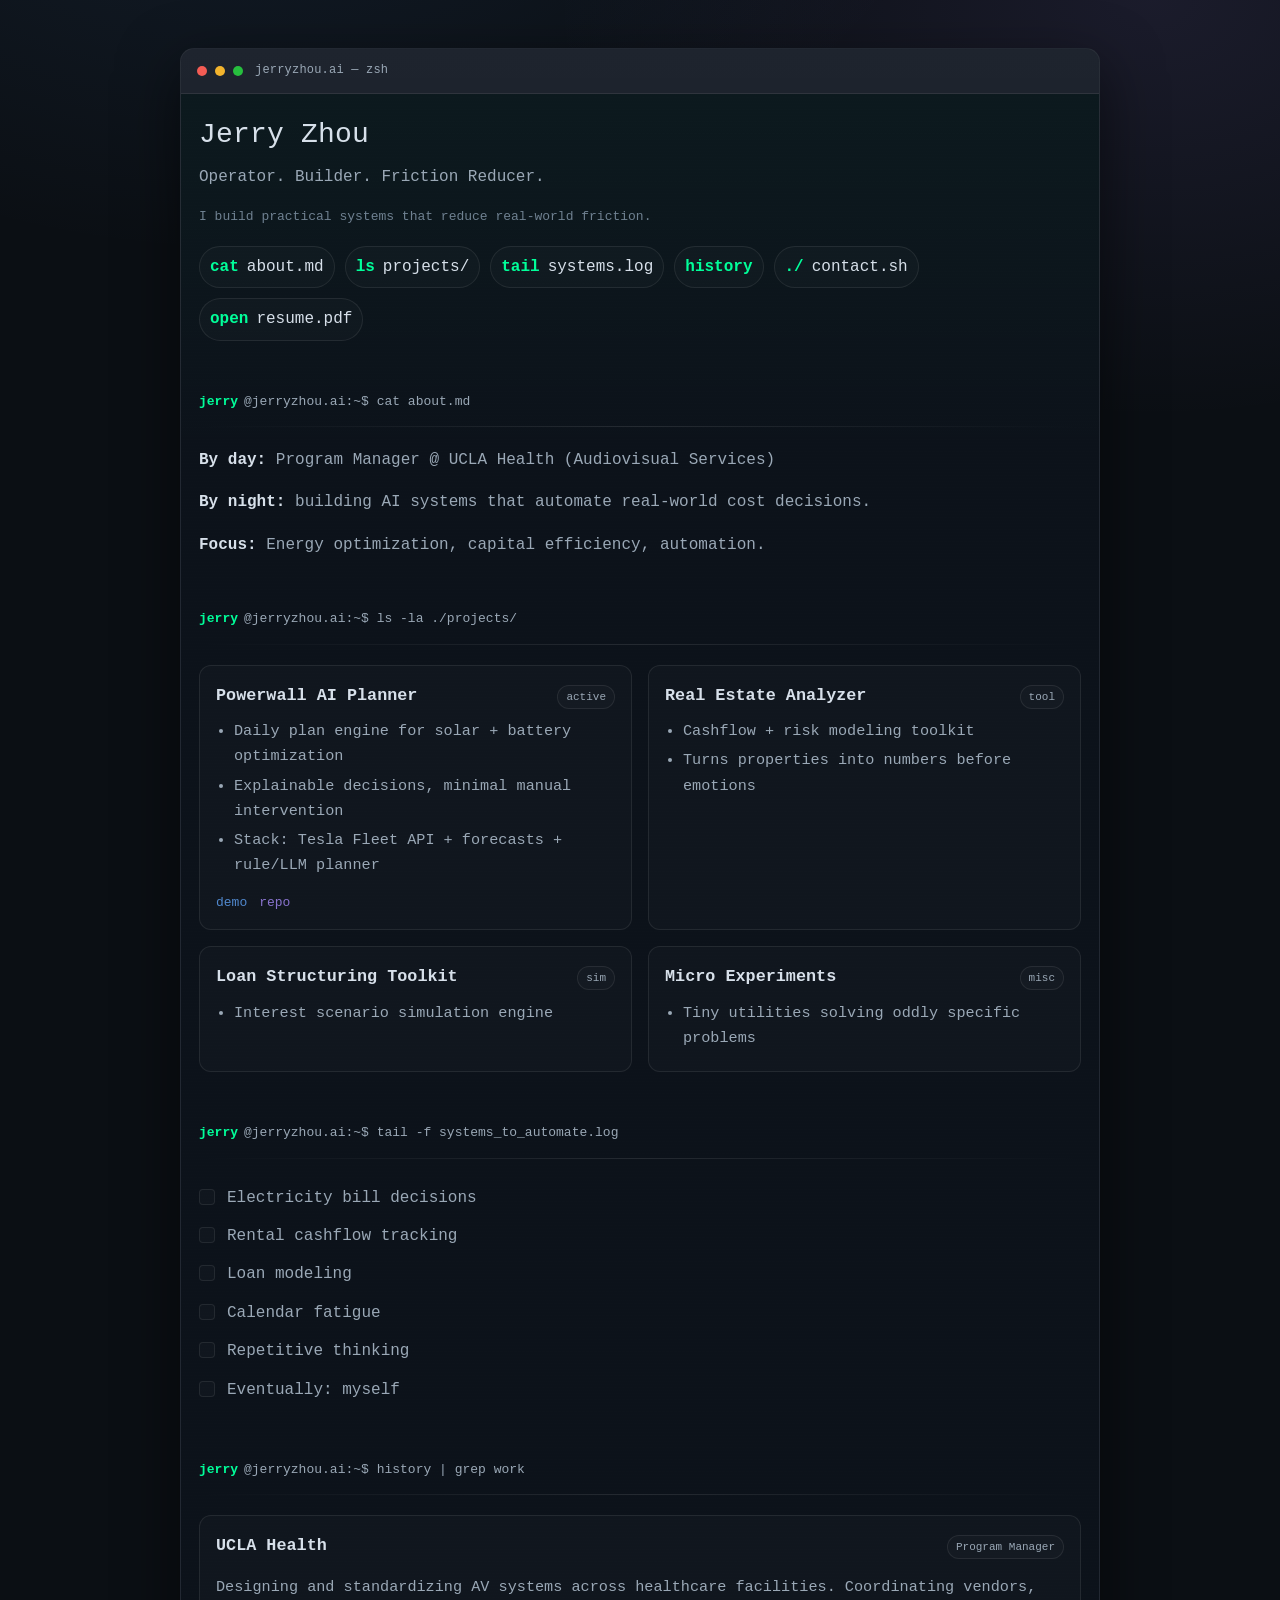
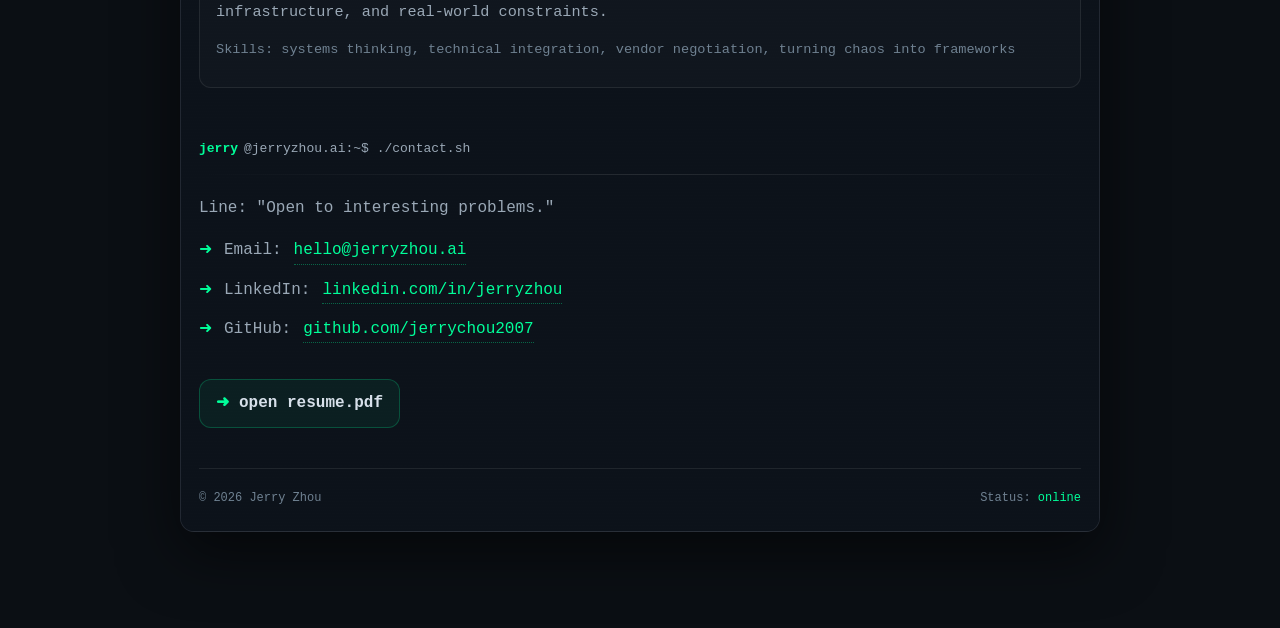
==== index.html @ 325c7bd3 "Upgrade to v2 terminal theme (macOS style + cards)" ====
<!DOCTYPE html>
<html lang="en">
<head>
    <meta charset="UTF-8">
    <meta name="viewport" content="width=device-width, initial-scale=1.0">
    <title>Jerry Zhou | Terminal Portfolio</title>
    <link rel="stylesheet" href="styles.css">
    <!-- 
    =======================================================================
    EDITABLE CONTENT GUIDE (Terminal Theme v2)
    =======================================================================
    Find the sections below to update your content:
    - [HERO]         : Name, Tagline, One-liner
    - [ABOUT]        : Bio & Focus
    - [PROJECTS]     : List of projects (in .card divs)
    - [SYSTEMS]      : Checkbox list of automation goals
    - [EXPERIENCE]   : Work history
    - [CONTACT]      : Links & Resume
    =======================================================================
    -->
</head>
<body>

<div class="wrap">
  <div class="terminal">
    <!-- Mac Header -->
    <div class="term-head">
      <div class="dots">
        <span class="dot red"></span>
        <span class="dot yellow"></span>
        <span class="dot green"></span>
      </div>
      <div class="term-title">jerryzhou.ai — zsh</div>
    </div>

    <div class="term-body scanlines">
      <!-- [HERO] -->
      <h1 class="h1">Jerry Zhou</h1>
      <p class="tagline">Operator. Builder. Friction Reducer.</p>
      <p class="kicker">I build practical systems that reduce real-world friction.</p>

      <!-- Navigation -->
      <ul class="nav">
        <li><a href="#about"><span class="cmd">cat</span> about.md</a></li>
        <li><a href="#projects"><span class="cmd">ls</span> projects/</a></li>
        <li><a href="#systems"><span class="cmd">tail</span> systems.log</a></li>
        <li><a href="#experience"><span class="cmd">history</span></a></li>
        <li><a href="#contact"><span class="cmd">./</span>contact.sh</a></li>
        <li><a href="resume.pdf" target="_blank" rel="noopener"><span class="cmd">open</span> resume.pdf</a></li>
      </ul>

      <!-- [ABOUT] -->
      <div class="section" id="about">
        <p class="prompt"><b>jerry</b>@jerryzhou.ai:~$ cat about.md</p>
        <div class="hr"></div>
        <div class="content-block">
          <p><strong>By day:</strong> Program Manager @ UCLA Health (Audiovisual Services)</p>
          <p><strong>By night:</strong> building AI systems that automate real-world cost decisions.</p>
          <p><strong>Focus:</strong> Energy optimization, capital efficiency, automation.</p>
        </div>
      </div>

      <!-- [PROJECTS] -->
      <div class="section" id="projects">
        <p class="prompt"><b>jerry</b>@jerryzhou.ai:~$ ls -la ./projects/</p>
        <div class="hr"></div>

        <div class="grid">
          <!-- Project 1 -->
          <div class="card">
            <div class="card-title">
              <span class="name">Powerwall AI Planner</span>
              <span class="badge">active</span>
            </div>
            <ul>
              <li>Daily plan engine for solar + battery optimization</li>
              <li>Explainable decisions, minimal manual intervention</li>
              <li>Stack: Tesla Fleet API + forecasts + rule/LLM planner</li>
            </ul>
            <div class="links">
              <a href="#" class="link-blue">demo</a>
              <a href="#" class="link-violet">repo</a>
            </div>
          </div>

          <!-- Project 2 -->
          <div class="card">
            <div class="card-title">
              <span class="name">Real Estate Analyzer</span>
              <span class="badge">tool</span>
            </div>
            <ul>
              <li>Cashflow + risk modeling toolkit</li>
              <li>Turns properties into numbers before emotions</li>
            </ul>
          </div>

          <!-- Project 3 -->
          <div class="card">
            <div class="card-title">
              <span class="name">Loan Structuring Toolkit</span>
              <span class="badge">sim</span>
            </div>
            <ul>
              <li>Interest scenario simulation engine</li>
            </ul>
          </div>

          <!-- Project 4 -->
          <div class="card">
            <div class="card-title">
              <span class="name">Micro Experiments</span>
              <span class="badge">misc</span>
            </div>
            <ul>
              <li>Tiny utilities solving oddly specific problems</li>
            </ul>
          </div>
        </div>
      </div>

      <!-- [SYSTEMS] -->
      <div class="section" id="systems">
        <p class="prompt"><b>jerry</b>@jerryzhou.ai:~$ tail -f systems_to_automate.log</p>
        <div class="hr"></div>
        <ul class="todo">
          <li><div class="chk"></div> Electricity bill decisions</li>
          <li><div class="chk"></div> Rental cashflow tracking</li>
          <li><div class="chk"></div> Loan modeling</li>
          <li><div class="chk"></div> Calendar fatigue</li>
          <li><div class="chk"></div> Repetitive thinking</li>
          <li><div class="chk"></div> Eventually: myself</li>
        </ul>
      </div>

      <!-- [EXPERIENCE] -->
      <div class="section" id="experience">
        <p class="prompt"><b>jerry</b>@jerryzhou.ai:~$ history | grep work</p>
        <div class="hr"></div>
        <div class="card">
            <div class="card-title">
              <span class="name">UCLA Health</span>
              <span class="badge">Program Manager</span>
            </div>
            <div class="content-block" style="margin-bottom:0; font-size: 0.95rem;">
                <p>Designing and standardizing AV systems across healthcare facilities. Coordinating vendors, infrastructure, and real-world constraints.</p>
                <p style="color:var(--faint); font-size: 0.85rem;">Skills: systems thinking, technical integration, vendor negotiation, turning chaos into frameworks</p>
            </div>
        </div>
      </div>

      <!-- [CONTACT] -->
      <div class="section" id="contact">
        <p class="prompt"><b>jerry</b>@jerryzhou.ai:~$ ./contact.sh</p>
        <div class="hr"></div>
        
        <div class="content-block">
            <p>Line: "Open to interesting problems."</p>
            <ul class="todo">
                <li><span style="color:var(--accent);">➜</span> Email: <a href="mailto:hello@jerryzhou.ai">hello@jerryzhou.ai</a></li>
                <li><span style="color:var(--accent);">➜</span> LinkedIn: <a href="#" target="_blank">linkedin.com/in/jerryzhou</a></li>
                <li><span style="color:var(--accent);">➜</span> GitHub: <a href="#" target="_blank">github.com/jerrychou2007</a></li>
            </ul>
        </div>

        <a class="btn" href="resume.pdf" target="_blank" rel="noopener">
          <span class="arrow">➜</span> open resume.pdf
        </a>

        <div class="footer">
            <span>© <script>document.write(new Date().getFullYear())</script> Jerry Zhou</span>
            <span>Status: <span style="color: var(--accent);">online</span></span>
        </div>
      </div>

    </div>
  </div>
</div>

</body>
</html>
---- styles.css ----
/* =========================
   jerryzhou.ai — Terminal Theme v2
   Cool, clean, readable
   ========================= */

:root {
  /* Base */
  --bg: #0b0f14;         /* deep blue-black */
  --panel: #0f1620;      /* terminal window background */
  --panel-2: #0c121a;    /* subtle inset */
  --border: rgba(255,255,255,0.08);
  --border-2: rgba(0,255,154,0.12);

  /* Text */
  --text: #d7e0ea;       /* off-white */
  --muted: #9aa8b6;      /* secondary text */
  --faint: #6f8191;      /* tertiary text */

  /* Accents (keep minimal) */
  --accent: #00ff9a;     /* terminal green */
  --accent-dim: rgba(0,255,154,0.20);
  --blue: #60a5fa;       /* secondary accent */
  --violet: #a78bfa;     /* tertiary accent */
  --warn: #fbbf24;       /* warning */
  --danger: #fb7185;     /* error */

  /* Typography */
  --mono: ui-monospace, SFMono-Regular, Menlo, Monaco, Consolas,
          "Liberation Mono", "Courier New", monospace;

  /* Spacing */
  --r: 14px;             /* radius */
  --shadow: 0 20px 60px rgba(0,0,0,0.55);
}

* { box-sizing: border-box; }
html { scroll-behavior: smooth; }
body {
  margin: 0;
  font-family: var(--mono);
  background: radial-gradient(1200px 800px at 20% -10%, rgba(96,165,250,0.10), transparent 60%),
              radial-gradient(1000px 700px at 90% 0%, rgba(167,139,250,0.10), transparent 60%),
              var(--bg);
  color: var(--text);
  line-height: 1.65;
}

/* Container */
.wrap {
  width: min(920px, calc(100% - 28px));
  margin: 48px auto 96px;
}

/* Terminal Window */
.terminal {
  background: linear-gradient(180deg, rgba(255,255,255,0.03), transparent 22%),
              var(--panel);
  border: 1px solid var(--border);
  border-radius: var(--r);
  box-shadow: var(--shadow);
  overflow: hidden;
}

/* Mac header */
.term-head {
  display: flex;
  align-items: center;
  gap: 12px;
  padding: 12px 14px;
  background: rgba(255,255,255,0.03);
  border-bottom: 1px solid var(--border);
}

.dots {
  display: inline-flex;
  gap: 8px;
  padding-left: 2px;
}
.dot { width: 10px; height: 10px; border-radius: 999px; opacity: 0.95; }
.dot.red { background: #ff5f57; }
.dot.yellow { background: #febc2e; }
.dot.green { background: #28c840; }

.term-title {
  font-size: 12px;
  letter-spacing: 0.2px;
  color: var(--muted);
  user-select: none;
}

/* Terminal body */
.term-body {
  padding: 18px 18px 22px;
  background: linear-gradient(180deg, rgba(0,255,154,0.03), transparent 18%),
              var(--panel-2);
}

/* Subtle scanlines (optional) */
.scanlines {
  position: relative;
}
.scanlines::before {
  content: "";
  pointer-events: none;
  position: absolute;
  inset: 0;
  background: repeating-linear-gradient(
    to bottom,
    rgba(255,255,255,0.02),
    rgba(255,255,255,0.02) 1px,
    transparent 1px,
    transparent 3px
  );
  opacity: 0.12; /* keep subtle */
}

/* Text styles */
h1.h1 {
  font-size: 28px;
  margin: 0 0 6px;
  letter-spacing: 0.2px;
  color: var(--text);
  font-weight: normal;
}
.tagline {
  margin: 0 0 16px;
  color: var(--muted);
}
.kicker {
  color: var(--faint);
  font-size: 13px;
  margin-top: 0;
}

a {
  color: var(--accent);
  text-decoration: none;
  border-bottom: 1px dotted rgba(0,255,154,0.35);
}
a:hover {
  border-bottom-color: rgba(0,255,154,0.75);
}

/* Command-style nav */
.nav {
  display: flex;
  flex-wrap: wrap;
  gap: 10px;
  margin: 18px 0 6px;
  padding: 0;
  list-style: none;
}
.nav li { margin: 0; } /* Reset */

.nav a {
  display: inline-flex;
  align-items: center;
  gap: 8px;
  padding: 7px 10px;
  border: 1px solid var(--border);
  border-radius: 999px;
  background: rgba(255,255,255,0.02);
  color: var(--text);
  text-decoration: none;
}
.nav a:hover {
  border-color: var(--border-2);
  background: rgba(0,255,154,0.05);
}
.nav .cmd {
  color: var(--accent);
  font-weight: bold;
}

/* Prompt header for sections */
.section {
  margin-top: 40px;
  padding-top: 10px;
  scroll-margin-top: 20px;
}
.prompt {
  color: var(--muted);
  font-size: 13px;
  margin: 0 0 10px;
  display: flex;
  align-items: center;
  gap: 6px;
}
.prompt b {
  color: var(--accent);
  font-weight: 600;
}
.hr {
  height: 1px;
  background: linear-gradient(90deg, transparent, rgba(255,255,255,0.10), transparent);
  margin: 14px 0 20px;
}

/* Cards for projects */
.grid {
  display: grid;
  grid-template-columns: 1fr;
  gap: 16px;
}
@media (min-width: 720px) {
  .grid { grid-template-columns: 1fr 1fr; }
}
.card {
  border: 1px solid var(--border);
  border-radius: 12px;
  padding: 16px;
  background: rgba(255,255,255,0.02);
  transition: border-color 0.2s, background-color 0.2s;
}
.card:hover {
  border-color: rgba(0,255,154,0.18);
  background: rgba(0,255,154,0.03);
}
.card-title {
  display: flex;
  align-items: baseline;
  justify-content: space-between;
  gap: 10px;
  margin: 0 0 10px;
}
.card-title .name {
  color: var(--text);
  font-weight: 700;
  font-size: 1.05rem;
}
.badge {
  font-size: 11px;
  color: var(--muted);
  border: 1px solid var(--border);
  border-radius: 999px;
  padding: 2px 8px;
  background: rgba(255,255,255,0.02);
  white-space: nowrap;
}
.card ul {
  margin: 8px 0 0;
  padding-left: 18px;
  color: var(--muted);
  font-size: 0.95rem;
}
.card ul li { margin-bottom: 4px; }

.card .links {
  margin-top: 14px;
  display: flex;
  gap: 12px;
  flex-wrap: wrap;
  font-size: 13px;
}
.card .links a { 
  border-bottom: none; 
  opacity: 0.8;
  transition: opacity 0.2s;
}
.card .links a:hover { opacity: 1; }
.link-blue { color: var(--blue); }
.link-violet { color: var(--violet); }

/* Checkbox list */
.todo {
  margin: 0;
  padding-left: 0;
  list-style: none;
}
.todo li {
  display: flex;
  gap: 12px;
  color: var(--muted);
  padding: 6px 0;
  align-items: flex-start;
}
.chk {
  width: 16px;
  height: 16px;
  min-width: 16px; /* prevent shrink */
  border-radius: 4px;
  border: 1px solid var(--border);
  margin-top: 4px;
  background: rgba(255,255,255,0.02);
}
.todo li:hover .chk {
  border-color: rgba(0,255,154,0.45);
}

/* Resume button */
.btn {
  display: inline-flex;
  align-items: center;
  gap: 10px;
  margin-top: 10px;
  padding: 10px 16px;
  border-radius: 12px;
  border: 1px solid rgba(0,255,154,0.22);
  background: rgba(0,255,154,0.06);
  color: var(--text);
  text-decoration: none;
  font-weight: 600;
  transition: background 0.2s, border-color 0.2s;
}
.btn:hover {
  background: rgba(0,255,154,0.10);
  border-color: rgba(0,255,154,0.55);
}
.btn .arrow { color: var(--accent); }

/* Footer */
.footer {
  margin-top: 40px;
  padding-top: 20px;
  border-top: 1px solid var(--border);
  color: var(--faint);
  font-size: 12px;
  display: flex;
  justify-content: space-between;
  align-items: center;
}

/* Content Text Block */
.content-block {
  color: var(--muted);
  margin-bottom: 20px;
}
.content-block p {
  margin-bottom: 10px;
}
.content-block strong {
  color: var(--text);
}

/* Selection */
::selection {
  background: rgba(0,255,154,0.22);
  color: var(--text);
}
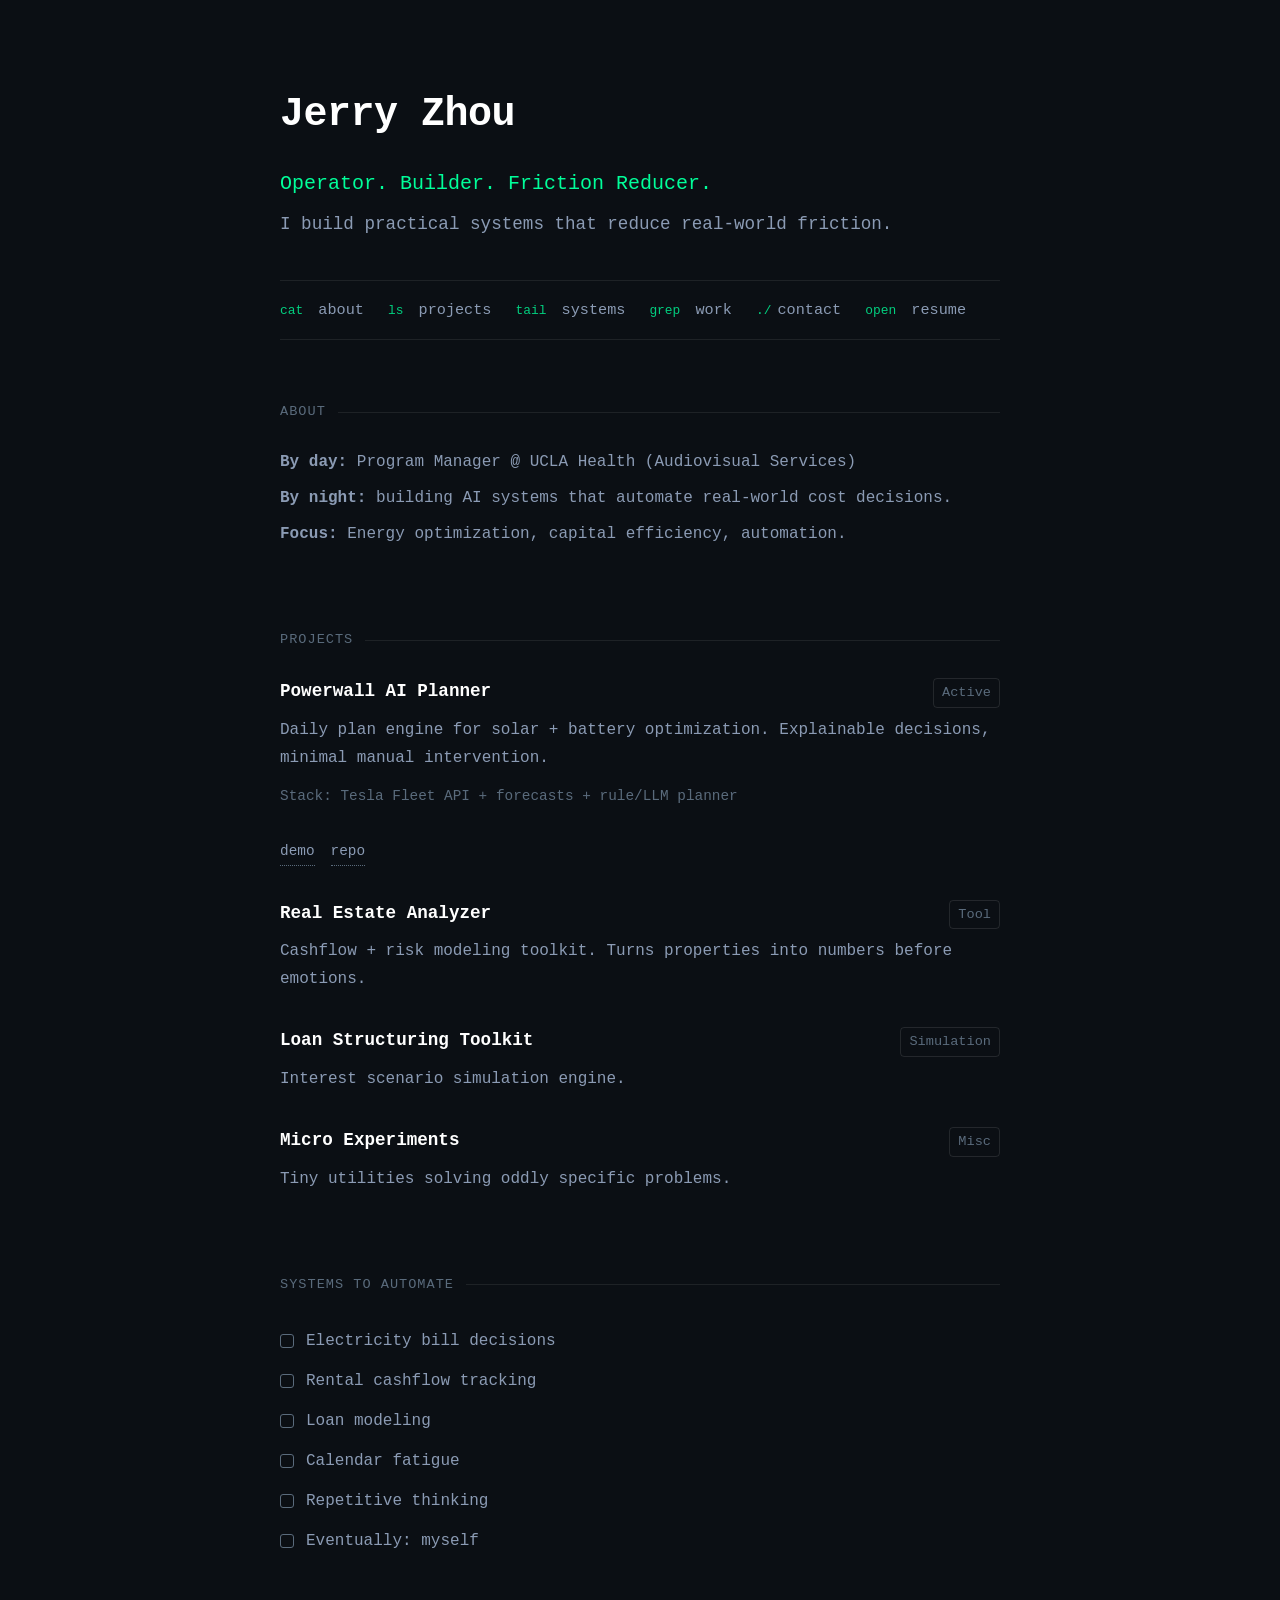
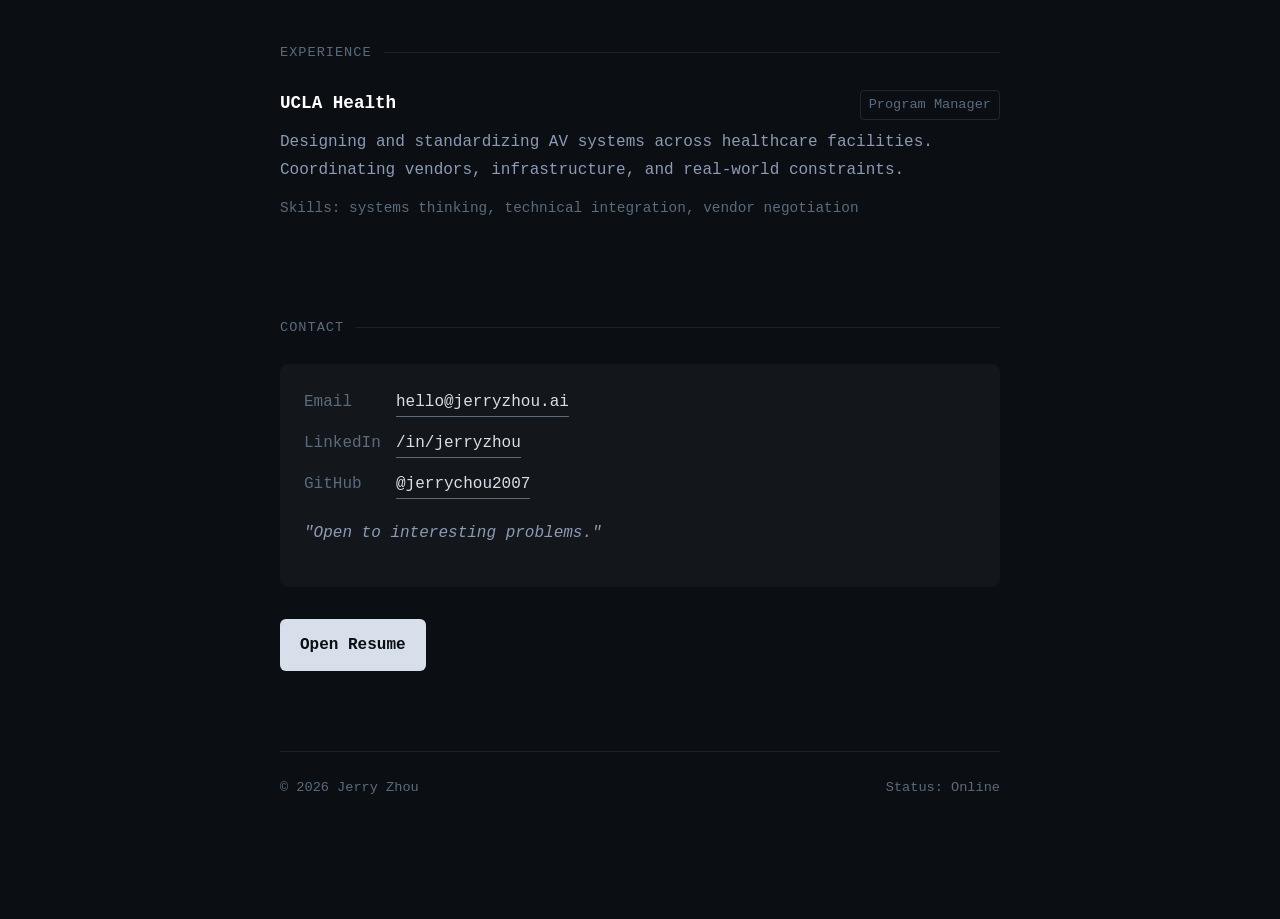
==== commit 5160ecda: "Upgrade to v3 Clean & Dark Minimalist theme" ====
--- a/index.html
+++ b/index.html
@@ -3,178 +3,134 @@
 <head>
     <meta charset="UTF-8">
     <meta name="viewport" content="width=device-width, initial-scale=1.0">
-    <title>Jerry Zhou | Terminal Portfolio</title>
+    <title>Jerry Zhou | Minimal Portfolio</title>
     <link rel="stylesheet" href="styles.css">
-    <!-- 
-    =======================================================================
-    EDITABLE CONTENT GUIDE (Terminal Theme v2)
-    =======================================================================
-    Find the sections below to update your content:
-    - [HERO]         : Name, Tagline, One-liner
-    - [ABOUT]        : Bio & Focus
-    - [PROJECTS]     : List of projects (in .card divs)
-    - [SYSTEMS]      : Checkbox list of automation goals
-    - [EXPERIENCE]   : Work history
-    - [CONTACT]      : Links & Resume
-    =======================================================================
-    -->
 </head>
 <body>
 
 <div class="wrap">
-  <div class="terminal">
-    <!-- Mac Header -->
-    <div class="term-head">
-      <div class="dots">
-        <span class="dot red"></span>
-        <span class="dot yellow"></span>
-        <span class="dot green"></span>
-      </div>
-      <div class="term-title">jerryzhou.ai — zsh</div>
+  
+  <!-- [HERO] -->
+  <h1 class="h1">Jerry Zhou</h1>
+  <p class="tagline">Operator. Builder. Friction Reducer.</p>
+  <p class="kicker">I build practical systems that reduce real-world friction.</p>
+
+  <!-- [NAV] -->
+  <ul class="nav">
+    <li><a href="#about"><span class="cmd">cat</span> about</a></li>
+    <li><a href="#projects"><span class="cmd">ls</span> projects</a></li>
+    <li><a href="#systems"><span class="cmd">tail</span> systems</a></li>
+    <li><a href="#exp"><span class="cmd">grep</span> work</a></li>
+    <li><a href="#contact"><span class="cmd">./</span>contact</a></li>
+    <li><a href="resume.pdf" target="_blank" rel="noopener"><span class="cmd">open</span> resume</a></li>
+  </ul>
+
+  <!-- [ABOUT] -->
+  <div class="section" id="about">
+    <div class="section-header">About</div>
+    <div class="item">
+      <p class="item-desc"><strong>By day:</strong> Program Manager @ UCLA Health (Audiovisual Services)</p>
+      <p class="item-desc"><strong>By night:</strong> building AI systems that automate real-world cost decisions.</p>
+      <p class="item-desc"><strong>Focus:</strong> Energy optimization, capital efficiency, automation.</p>
     </div>
+  </div>
 
-    <div class="term-body scanlines">
-      <!-- [HERO] -->
-      <h1 class="h1">Jerry Zhou</h1>
-      <p class="tagline">Operator. Builder. Friction Reducer.</p>
-      <p class="kicker">I build practical systems that reduce real-world friction.</p>
-
-      <!-- Navigation -->
-      <ul class="nav">
-        <li><a href="#about"><span class="cmd">cat</span> about.md</a></li>
-        <li><a href="#projects"><span class="cmd">ls</span> projects/</a></li>
-        <li><a href="#systems"><span class="cmd">tail</span> systems.log</a></li>
-        <li><a href="#experience"><span class="cmd">history</span></a></li>
-        <li><a href="#contact"><span class="cmd">./</span>contact.sh</a></li>
-        <li><a href="resume.pdf" target="_blank" rel="noopener"><span class="cmd">open</span> resume.pdf</a></li>
-      </ul>
-
-      <!-- [ABOUT] -->
-      <div class="section" id="about">
-        <p class="prompt"><b>jerry</b>@jerryzhou.ai:~$ cat about.md</p>
-        <div class="hr"></div>
-        <div class="content-block">
-          <p><strong>By day:</strong> Program Manager @ UCLA Health (Audiovisual Services)</p>
-          <p><strong>By night:</strong> building AI systems that automate real-world cost decisions.</p>
-          <p><strong>Focus:</strong> Energy optimization, capital efficiency, automation.</p>
+  <!-- [PROJECTS] -->
+  <div class="section" id="projects">
+    <div class="section-header">Projects</div>
+    
+    <div class="grid">
+      <!-- Project 1 -->
+      <div class="item">
+        <div class="item-head">
+          <span class="item-title">Powerwall AI Planner</span>
+          <span class="item-meta">Active</span>
+        </div>
+        <p class="item-desc">Daily plan engine for solar + battery optimization. Explainable decisions, minimal manual intervention.</p>
+        <p class="item-sub">Stack: Tesla Fleet API + forecasts + rule/LLM planner</p>
+        <div class="item-links">
+          <a href="#">demo</a>
+          <a href="#">repo</a>
         </div>
       </div>
 
-      <!-- [PROJECTS] -->
-      <div class="section" id="projects">
-        <p class="prompt"><b>jerry</b>@jerryzhou.ai:~$ ls -la ./projects/</p>
-        <div class="hr"></div>
-
-        <div class="grid">
-          <!-- Project 1 -->
-          <div class="card">
-            <div class="card-title">
-              <span class="name">Powerwall AI Planner</span>
-              <span class="badge">active</span>
-            </div>
-            <ul>
-              <li>Daily plan engine for solar + battery optimization</li>
-              <li>Explainable decisions, minimal manual intervention</li>
-              <li>Stack: Tesla Fleet API + forecasts + rule/LLM planner</li>
-            </ul>
-            <div class="links">
-              <a href="#" class="link-blue">demo</a>
-              <a href="#" class="link-violet">repo</a>
-            </div>
-          </div>
-
-          <!-- Project 2 -->
-          <div class="card">
-            <div class="card-title">
-              <span class="name">Real Estate Analyzer</span>
-              <span class="badge">tool</span>
-            </div>
-            <ul>
-              <li>Cashflow + risk modeling toolkit</li>
-              <li>Turns properties into numbers before emotions</li>
-            </ul>
-          </div>
-
-          <!-- Project 3 -->
-          <div class="card">
-            <div class="card-title">
-              <span class="name">Loan Structuring Toolkit</span>
-              <span class="badge">sim</span>
-            </div>
-            <ul>
-              <li>Interest scenario simulation engine</li>
-            </ul>
-          </div>
-
-          <!-- Project 4 -->
-          <div class="card">
-            <div class="card-title">
-              <span class="name">Micro Experiments</span>
-              <span class="badge">misc</span>
-            </div>
-            <ul>
-              <li>Tiny utilities solving oddly specific problems</li>
-            </ul>
-          </div>
+      <!-- Project 2 -->
+      <div class="item">
+        <div class="item-head">
+          <span class="item-title">Real Estate Analyzer</span>
+          <span class="item-meta">Tool</span>
         </div>
+        <p class="item-desc">Cashflow + risk modeling toolkit. Turns properties into numbers before emotions.</p>
       </div>
 
-      <!-- [SYSTEMS] -->
-      <div class="section" id="systems">
-        <p class="prompt"><b>jerry</b>@jerryzhou.ai:~$ tail -f systems_to_automate.log</p>
-        <div class="hr"></div>
-        <ul class="todo">
-          <li><div class="chk"></div> Electricity bill decisions</li>
-          <li><div class="chk"></div> Rental cashflow tracking</li>
-          <li><div class="chk"></div> Loan modeling</li>
-          <li><div class="chk"></div> Calendar fatigue</li>
-          <li><div class="chk"></div> Repetitive thinking</li>
-          <li><div class="chk"></div> Eventually: myself</li>
-        </ul>
+      <!-- Project 3 -->
+      <div class="item">
+        <div class="item-head">
+          <span class="item-title">Loan Structuring Toolkit</span>
+          <span class="item-meta">Simulation</span>
+        </div>
+        <p class="item-desc">Interest scenario simulation engine.</p>
       </div>
 
-      <!-- [EXPERIENCE] -->
-      <div class="section" id="experience">
-        <p class="prompt"><b>jerry</b>@jerryzhou.ai:~$ history | grep work</p>
-        <div class="hr"></div>
-        <div class="card">
-            <div class="card-title">
-              <span class="name">UCLA Health</span>
-              <span class="badge">Program Manager</span>
-            </div>
-            <div class="content-block" style="margin-bottom:0; font-size: 0.95rem;">
-                <p>Designing and standardizing AV systems across healthcare facilities. Coordinating vendors, infrastructure, and real-world constraints.</p>
-                <p style="color:var(--faint); font-size: 0.85rem;">Skills: systems thinking, technical integration, vendor negotiation, turning chaos into frameworks</p>
-            </div>
+      <!-- Project 4 -->
+      <div class="item">
+        <div class="item-head">
+          <span class="item-title">Micro Experiments</span>
+          <span class="item-meta">Misc</span>
         </div>
+        <p class="item-desc">Tiny utilities solving oddly specific problems.</p>
       </div>
-
-      <!-- [CONTACT] -->
-      <div class="section" id="contact">
-        <p class="prompt"><b>jerry</b>@jerryzhou.ai:~$ ./contact.sh</p>
-        <div class="hr"></div>
-        
-        <div class="content-block">
-            <p>Line: "Open to interesting problems."</p>
-            <ul class="todo">
-                <li><span style="color:var(--accent);">➜</span> Email: <a href="mailto:hello@jerryzhou.ai">hello@jerryzhou.ai</a></li>
-                <li><span style="color:var(--accent);">➜</span> LinkedIn: <a href="#" target="_blank">linkedin.com/in/jerryzhou</a></li>
-                <li><span style="color:var(--accent);">➜</span> GitHub: <a href="#" target="_blank">github.com/jerrychou2007</a></li>
-            </ul>
-        </div>
-
-        <a class="btn" href="resume.pdf" target="_blank" rel="noopener">
-          <span class="arrow">➜</span> open resume.pdf
-        </a>
-
-        <div class="footer">
-            <span>© <script>document.write(new Date().getFullYear())</script> Jerry Zhou</span>
-            <span>Status: <span style="color: var(--accent);">online</span></span>
-        </div>
-      </div>
-
     </div>
   </div>
+
+  <!-- [SYSTEMS] -->
+  <div class="section" id="systems">
+    <div class="section-header">Systems to Automate</div>
+    <ul class="todo">
+      <li><div class="chk"></div> Electricity bill decisions</li>
+      <li><div class="chk"></div> Rental cashflow tracking</li>
+      <li><div class="chk"></div> Loan modeling</li>
+      <li><div class="chk"></div> Calendar fatigue</li>
+      <li><div class="chk"></div> Repetitive thinking</li>
+      <li><div class="chk"></div> Eventually: myself</li>
+    </ul>
+  </div>
+
+  <!-- [EXPERIENCE] -->
+  <div class="section" id="exp">
+    <div class="section-header">Experience</div>
+    <div class="item">
+      <div class="item-head">
+        <span class="item-title">UCLA Health</span>
+        <span class="item-meta">Program Manager</span>
+      </div>
+      <p class="item-desc">Designing and standardizing AV systems across healthcare facilities. Coordinating vendors, infrastructure, and real-world constraints.</p>
+      <p class="item-sub">Skills: systems thinking, technical integration, vendor negotiation</p>
+    </div>
+  </div>
+
+  <!-- [CONTACT] -->
+  <div class="section" id="contact">
+    <div class="section-header">Contact</div>
+    <div class="contact-block">
+      <ul class="contact-list">
+        <li><span class="contact-label">Email</span> <a href="mailto:hello@jerryzhou.ai">hello@jerryzhou.ai</a></li>
+        <li><span class="contact-label">LinkedIn</span> <a href="#" target="_blank">/in/jerryzhou</a></li>
+        <li><span class="contact-label">GitHub</span> <a href="#" target="_blank">@jerrychou2007</a></li>
+      </ul>
+      <p style="margin-top:20px; color:var(--muted); font-style:italic;">"Open to interesting problems."</p>
+    </div>
+
+    <a href="resume.pdf" class="btn-resume" target="_blank" rel="noopener">
+      Open Resume
+    </a>
+  </div>
+
+  <div class="footer">
+    <span>© <script>document.write(new Date().getFullYear())</script> Jerry Zhou</span>
+    <span>Status: Online</span>
+  </div>
+
 </div>
 
 </body>
--- a/styles.css
+++ b/styles.css
@@ -1,339 +1,283 @@
 /* =========================
-   jerryzhou.ai — Terminal Theme v2
-   Cool, clean, readable
+   jerryzhou.ai — V3 Clean & Dark
+   Focus: Readability, No Frills
    ========================= */
 
 :root {
-  /* Base */
+  /* Base - Keeping your preferred palette */
   --bg: #0b0f14;         /* deep blue-black */
-  --panel: #0f1620;      /* terminal window background */
-  --panel-2: #0c121a;    /* subtle inset */
-  --border: rgba(255,255,255,0.08);
-  --border-2: rgba(0,255,154,0.12);
-
-  /* Text */
   --text: #d7e0ea;       /* off-white */
-  --muted: #9aa8b6;      /* secondary text */
-  --faint: #6f8191;      /* tertiary text */
-
-  /* Accents (keep minimal) */
+  --muted: #8b9bb4;      /* secondary text */
+  --faint: #5a6b7c;      /* tertiary text */
+
+  /* Accents */
   --accent: #00ff9a;     /* terminal green */
-  --accent-dim: rgba(0,255,154,0.20);
-  --blue: #60a5fa;       /* secondary accent */
-  --violet: #a78bfa;     /* tertiary accent */
-  --warn: #fbbf24;       /* warning */
-  --danger: #fb7185;     /* error */
+  --accent-dim: rgba(0,255,154,0.15);
+  --blue: #60a5fa;
+  --violet: #a78bfa;
 
   /* Typography */
-  --mono: ui-monospace, SFMono-Regular, Menlo, Monaco, Consolas,
-          "Liberation Mono", "Courier New", monospace;
-
-  /* Spacing */
-  --r: 14px;             /* radius */
-  --shadow: 0 20px 60px rgba(0,0,0,0.55);
+  --mono: ui-monospace, SFMono-Regular, Menlo, Monaco, Consolas, "Liberation Mono", "Courier New", monospace;
+  --sans: -apple-system, BlinkMacSystemFont, "Segoe UI", Roboto, Helvetica, Arial, sans-serif;
+  
+  /* Layout */
+  --max-width: 720px;    /* Optimised for reading */
 }
 
 * { box-sizing: border-box; }
 html { scroll-behavior: smooth; }
+
 body {
   margin: 0;
   font-family: var(--mono);
-  background: radial-gradient(1200px 800px at 20% -10%, rgba(96,165,250,0.10), transparent 60%),
-              radial-gradient(1000px 700px at 90% 0%, rgba(167,139,250,0.10), transparent 60%),
-              var(--bg);
+  background-color: var(--bg);
   color: var(--text);
-  line-height: 1.65;
-}
-
-/* Container */
+  line-height: 1.75;
+  font-size: 16px;
+  -webkit-font-smoothing: antialiased;
+  padding: 0 20px; /* Mobile padding */
+}
+
+/* Main Container */
 .wrap {
-  width: min(920px, calc(100% - 28px));
-  margin: 48px auto 96px;
-}
-
-/* Terminal Window */
-.terminal {
-  background: linear-gradient(180deg, rgba(255,255,255,0.03), transparent 22%),
-              var(--panel);
-  border: 1px solid var(--border);
-  border-radius: var(--r);
-  box-shadow: var(--shadow);
-  overflow: hidden;
-}
-
-/* Mac header */
-.term-head {
-  display: flex;
-  align-items: center;
-  gap: 12px;
-  padding: 12px 14px;
-  background: rgba(255,255,255,0.03);
-  border-bottom: 1px solid var(--border);
-}
-
-.dots {
-  display: inline-flex;
-  gap: 8px;
-  padding-left: 2px;
-}
-.dot { width: 10px; height: 10px; border-radius: 999px; opacity: 0.95; }
-.dot.red { background: #ff5f57; }
-.dot.yellow { background: #febc2e; }
-.dot.green { background: #28c840; }
-
-.term-title {
-  font-size: 12px;
-  letter-spacing: 0.2px;
-  color: var(--muted);
-  user-select: none;
-}
-
-/* Terminal body */
-.term-body {
-  padding: 18px 18px 22px;
-  background: linear-gradient(180deg, rgba(0,255,154,0.03), transparent 18%),
-              var(--panel-2);
-}
-
-/* Subtle scanlines (optional) */
-.scanlines {
-  position: relative;
-}
-.scanlines::before {
-  content: "";
-  pointer-events: none;
-  position: absolute;
-  inset: 0;
-  background: repeating-linear-gradient(
-    to bottom,
-    rgba(255,255,255,0.02),
-    rgba(255,255,255,0.02) 1px,
-    transparent 1px,
-    transparent 3px
-  );
-  opacity: 0.12; /* keep subtle */
-}
-
-/* Text styles */
+  max-width: var(--max-width);
+  margin: 80px auto 120px;
+}
+
+/* Typography */
 h1.h1 {
-  font-size: 28px;
-  margin: 0 0 6px;
-  letter-spacing: 0.2px;
+  font-size: 2.5rem;
+  font-weight: 700;
+  letter-spacing: -0.5px;
+  margin: 0 0 16px;
+  color: #fff;
+}
+
+.tagline {
+  font-size: 1.25rem;
+  color: var(--accent);
+  margin: 0 0 8px;
+  font-weight: 500;
+}
+
+.kicker {
+  color: var(--muted);
+  font-size: 1.1rem;
+  margin: 0 0 40px;
+}
+
+a {
   color: var(--text);
-  font-weight: normal;
-}
-.tagline {
-  margin: 0 0 16px;
-  color: var(--muted);
-}
-.kicker {
-  color: var(--faint);
-  font-size: 13px;
-  margin-top: 0;
-}
-
-a {
-  color: var(--accent);
   text-decoration: none;
-  border-bottom: 1px dotted rgba(0,255,154,0.35);
-}
+  border-bottom: 1px solid var(--faint);
+  transition: border-color 0.2s, color 0.2s;
+}
+
 a:hover {
-  border-bottom-color: rgba(0,255,154,0.75);
-}
-
-/* Command-style nav */
+  color: var(--accent);
+  border-bottom-color: var(--accent);
+}
+
+/* Navigation - Pure Text List */
 .nav {
   display: flex;
   flex-wrap: wrap;
-  gap: 10px;
-  margin: 18px 0 6px;
+  gap: 24px;
+  margin: 0 0 60px;
   padding: 0;
   list-style: none;
-}
-.nav li { margin: 0; } /* Reset */
+  font-size: 0.95rem;
+  border-top: 1px solid rgba(255,255,255,0.08);
+  border-bottom: 1px solid rgba(255,255,255,0.08);
+  padding: 16px 0;
+}
 
 .nav a {
+  border-bottom: none;
+  color: var(--muted);
+}
+.nav a:hover {
+  color: #fff;
+}
+.nav .cmd {
+  color: var(--accent);
+  margin-right: 6px;
+  font-size: 0.85em;
+  opacity: 0.8;
+}
+
+/* Sections */
+.section {
+  margin-bottom: 80px;
+}
+
+.section-header {
+  display: flex;
+  align-items: center;
+  gap: 12px;
+  margin-bottom: 24px;
+  color: var(--faint);
+  font-size: 0.85rem;
+  font-family: var(--mono);
+  text-transform: uppercase;
+  letter-spacing: 1px;
+}
+
+.section-header::after {
+  content: "";
+  flex-grow: 1;
+  height: 1px;
+  background: rgba(255,255,255,0.08);
+}
+
+/* Minimal Grid */
+.grid {
+  display: grid;
+  grid-template-columns: 1fr;
+  gap: 32px;
+}
+
+/* Content Blocks (Project/Exp) */
+.item {
+  display: flex;
+  flex-direction: column;
+  gap: 8px;
+}
+
+.item-head {
+  display: flex;
+  align-items: baseline;
+  justify-content: space-between;
+  gap: 12px;
+}
+
+.item-title {
+  font-size: 1.1rem;
+  font-weight: 700;
+  color: #fff;
+}
+
+.item-meta {
+  font-size: 0.85rem;
+  color: var(--faint);
+  border: 1px solid rgba(255,255,255,0.1);
+  padding: 2px 8px;
+  border-radius: 4px;
+}
+
+.item-desc {
+  color: var(--muted);
+  margin: 0;
+}
+
+.item-sub {
+  font-size: 0.9rem;
+  color: var(--faint);
+  margin-top: 4px;
+}
+
+.item-links {
+  display: flex;
+  gap: 16px;
+  font-size: 0.9rem;
+  margin-top: 8px;
+}
+.item-links a {
+  color: var(--muted);
+  border-bottom: 1px dotted var(--faint);
+}
+.item-links a:hover {
+  color: var(--accent);
+  border-bottom-color: var(--accent);
+}
+
+/* Checkbox List (Systems) */
+.todo {
+  list-style: none;
+  padding: 0;
+  margin: 0;
+}
+.todo li {
+  display: flex;
+  gap: 12px;
+  padding: 6px 0;
+  color: var(--muted);
+  align-items: baseline;
+}
+.chk {
+  width: 14px;
+  height: 14px;
+  border: 1px solid var(--faint);
+  border-radius: 3px;
+  flex-shrink: 0;
+  position: relative;
+  top: 3px;
+}
+.todo li:hover .chk {
+  border-color: var(--accent);
+}
+
+/* Contact Block */
+.contact-block {
+  margin-top: 24px;
+  padding: 24px;
+  background: rgba(255,255,255,0.03);
+  border-radius: 8px;
+}
+.contact-list {
+  list-style: none;
+  padding: 0;
+  margin: 0;
+  display: flex;
+  flex-direction: column;
+  gap: 12px;
+}
+.contact-list li {
+  display: flex;
+  gap: 12px;
+  color: var(--text);
+}
+.contact-label {
+  color: var(--faint);
+  width: 80px;
+}
+
+/* Resume Button */
+.btn-resume {
   display: inline-flex;
   align-items: center;
   gap: 8px;
-  padding: 7px 10px;
-  border: 1px solid var(--border);
-  border-radius: 999px;
-  background: rgba(255,255,255,0.02);
-  color: var(--text);
-  text-decoration: none;
-}
-.nav a:hover {
-  border-color: var(--border-2);
-  background: rgba(0,255,154,0.05);
-}
-.nav .cmd {
-  color: var(--accent);
-  font-weight: bold;
-}
-
-/* Prompt header for sections */
-.section {
-  margin-top: 40px;
-  padding-top: 10px;
-  scroll-margin-top: 20px;
-}
-.prompt {
-  color: var(--muted);
-  font-size: 13px;
-  margin: 0 0 10px;
-  display: flex;
-  align-items: center;
-  gap: 6px;
-}
-.prompt b {
-  color: var(--accent);
+  margin-top: 32px;
+  padding: 12px 20px;
+  background: var(--text);
+  color: var(--bg);
+  border-radius: 6px;
   font-weight: 600;
-}
-.hr {
-  height: 1px;
-  background: linear-gradient(90deg, transparent, rgba(255,255,255,0.10), transparent);
-  margin: 14px 0 20px;
-}
-
-/* Cards for projects */
-.grid {
-  display: grid;
-  grid-template-columns: 1fr;
-  gap: 16px;
-}
-@media (min-width: 720px) {
-  .grid { grid-template-columns: 1fr 1fr; }
-}
-.card {
-  border: 1px solid var(--border);
-  border-radius: 12px;
-  padding: 16px;
-  background: rgba(255,255,255,0.02);
-  transition: border-color 0.2s, background-color 0.2s;
-}
-.card:hover {
-  border-color: rgba(0,255,154,0.18);
-  background: rgba(0,255,154,0.03);
-}
-.card-title {
-  display: flex;
-  align-items: baseline;
-  justify-content: space-between;
-  gap: 10px;
-  margin: 0 0 10px;
-}
-.card-title .name {
-  color: var(--text);
-  font-weight: 700;
-  font-size: 1.05rem;
-}
-.badge {
-  font-size: 11px;
-  color: var(--muted);
-  border: 1px solid var(--border);
-  border-radius: 999px;
-  padding: 2px 8px;
-  background: rgba(255,255,255,0.02);
-  white-space: nowrap;
-}
-.card ul {
-  margin: 8px 0 0;
-  padding-left: 18px;
-  color: var(--muted);
-  font-size: 0.95rem;
-}
-.card ul li { margin-bottom: 4px; }
-
-.card .links {
-  margin-top: 14px;
-  display: flex;
-  gap: 12px;
-  flex-wrap: wrap;
-  font-size: 13px;
-}
-.card .links a { 
-  border-bottom: none; 
-  opacity: 0.8;
-  transition: opacity 0.2s;
-}
-.card .links a:hover { opacity: 1; }
-.link-blue { color: var(--blue); }
-.link-violet { color: var(--violet); }
-
-/* Checkbox list */
-.todo {
-  margin: 0;
-  padding-left: 0;
-  list-style: none;
-}
-.todo li {
-  display: flex;
-  gap: 12px;
-  color: var(--muted);
-  padding: 6px 0;
-  align-items: flex-start;
-}
-.chk {
-  width: 16px;
-  height: 16px;
-  min-width: 16px; /* prevent shrink */
-  border-radius: 4px;
-  border: 1px solid var(--border);
-  margin-top: 4px;
-  background: rgba(255,255,255,0.02);
-}
-.todo li:hover .chk {
-  border-color: rgba(0,255,154,0.45);
-}
-
-/* Resume button */
-.btn {
-  display: inline-flex;
-  align-items: center;
-  gap: 10px;
-  margin-top: 10px;
-  padding: 10px 16px;
-  border-radius: 12px;
-  border: 1px solid rgba(0,255,154,0.22);
-  background: rgba(0,255,154,0.06);
-  color: var(--text);
-  text-decoration: none;
-  font-weight: 600;
-  transition: background 0.2s, border-color 0.2s;
-}
-.btn:hover {
-  background: rgba(0,255,154,0.10);
-  border-color: rgba(0,255,154,0.55);
-}
-.btn .arrow { color: var(--accent); }
+  border: none;
+  transition: transform 0.1s, background 0.2s;
+}
+.btn-resume:hover {
+  background: var(--accent);
+  transform: translateY(-1px);
+  border-bottom: none;
+  color: #000;
+}
 
 /* Footer */
 .footer {
-  margin-top: 40px;
-  padding-top: 20px;
-  border-top: 1px solid var(--border);
-  color: var(--faint);
-  font-size: 12px;
+  margin-top: 80px;
+  padding-top: 24px;
+  border-top: 1px solid rgba(255,255,255,0.08);
+  color: var(--faint);
+  font-size: 0.85rem;
   display: flex;
   justify-content: space-between;
-  align-items: center;
-}
-
-/* Content Text Block */
-.content-block {
-  color: var(--muted);
-  margin-bottom: 20px;
-}
-.content-block p {
-  margin-bottom: 10px;
-}
-.content-block strong {
-  color: var(--text);
-}
-
-/* Selection */
-::selection {
-  background: rgba(0,255,154,0.22);
-  color: var(--text);
-}
+}
+
+/* Mobile Tweak */
+@media (max-width: 600px) {
+  .wrap { margin-top: 40px; }
+  h1.h1 { font-size: 2rem; }
+  .nav { gap: 16px 20px; }
+  .item-head { flex-direction: column; gap: 4px; }
+}
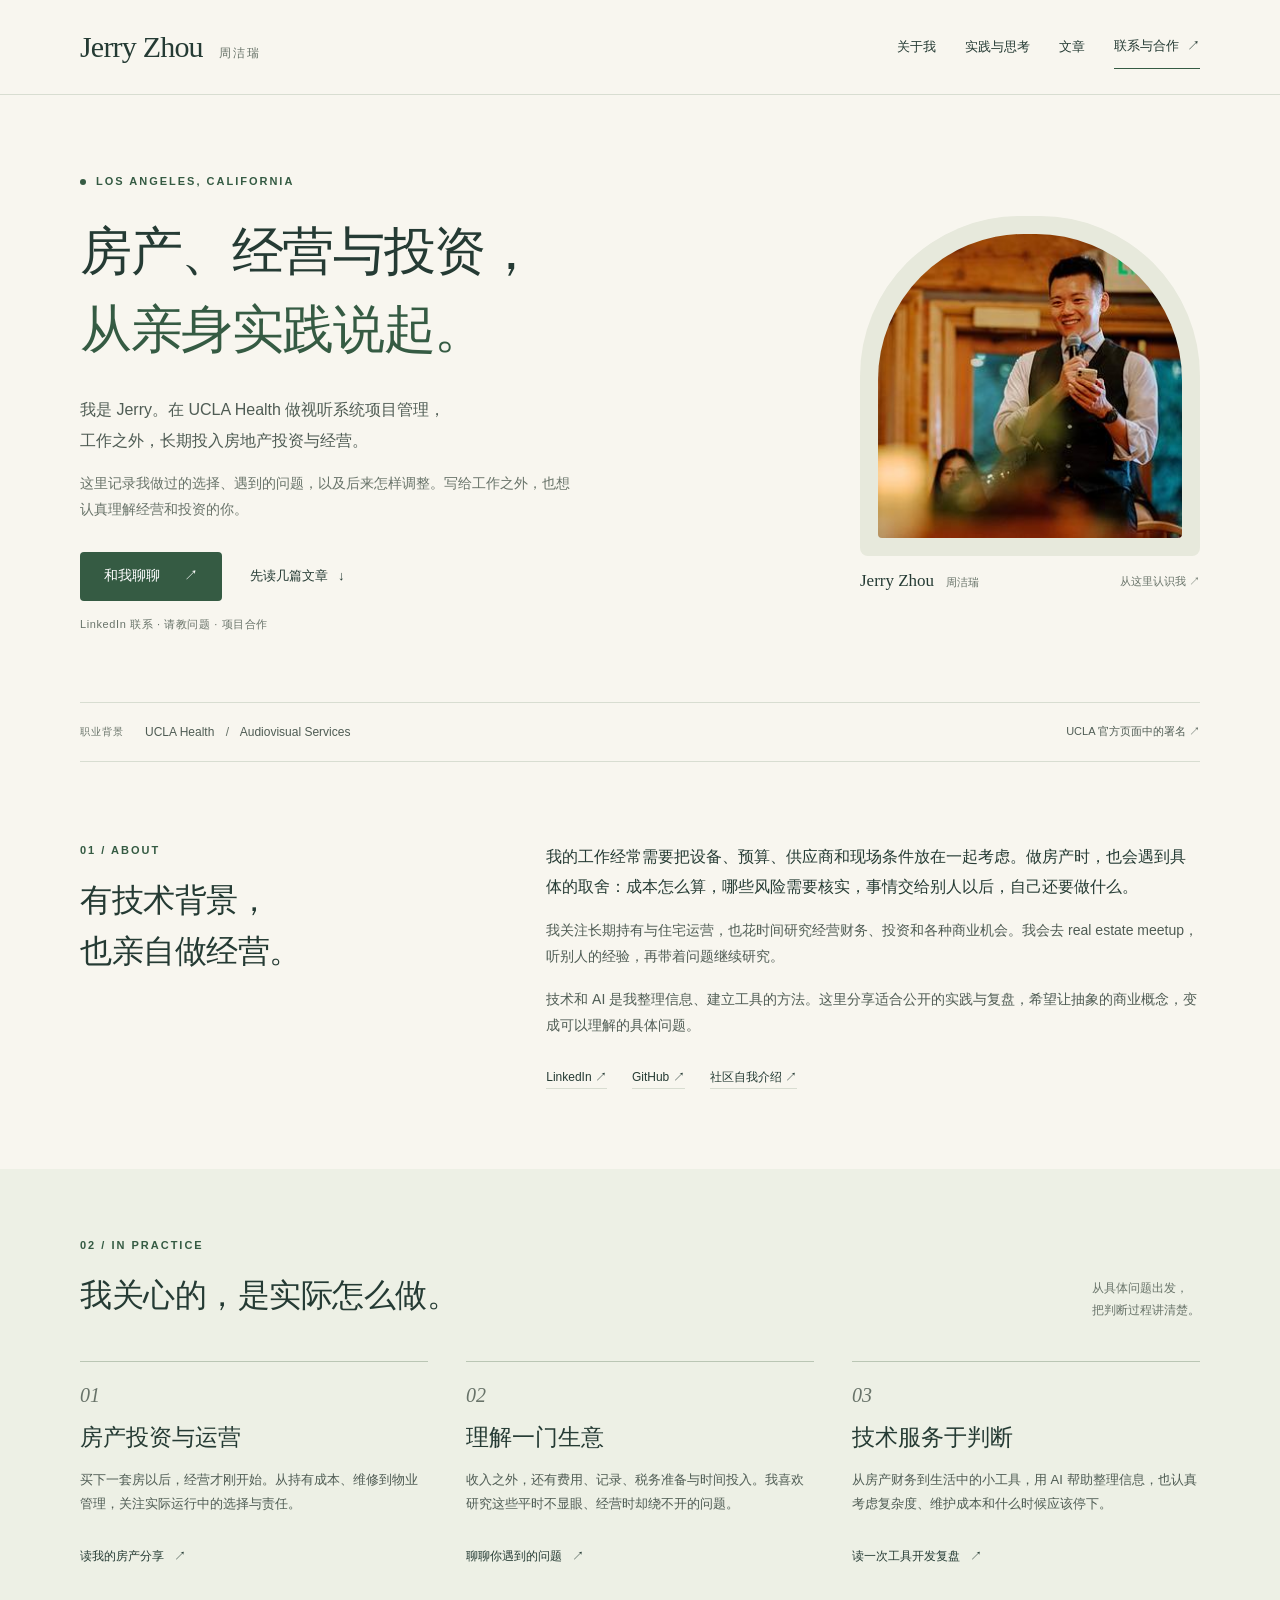
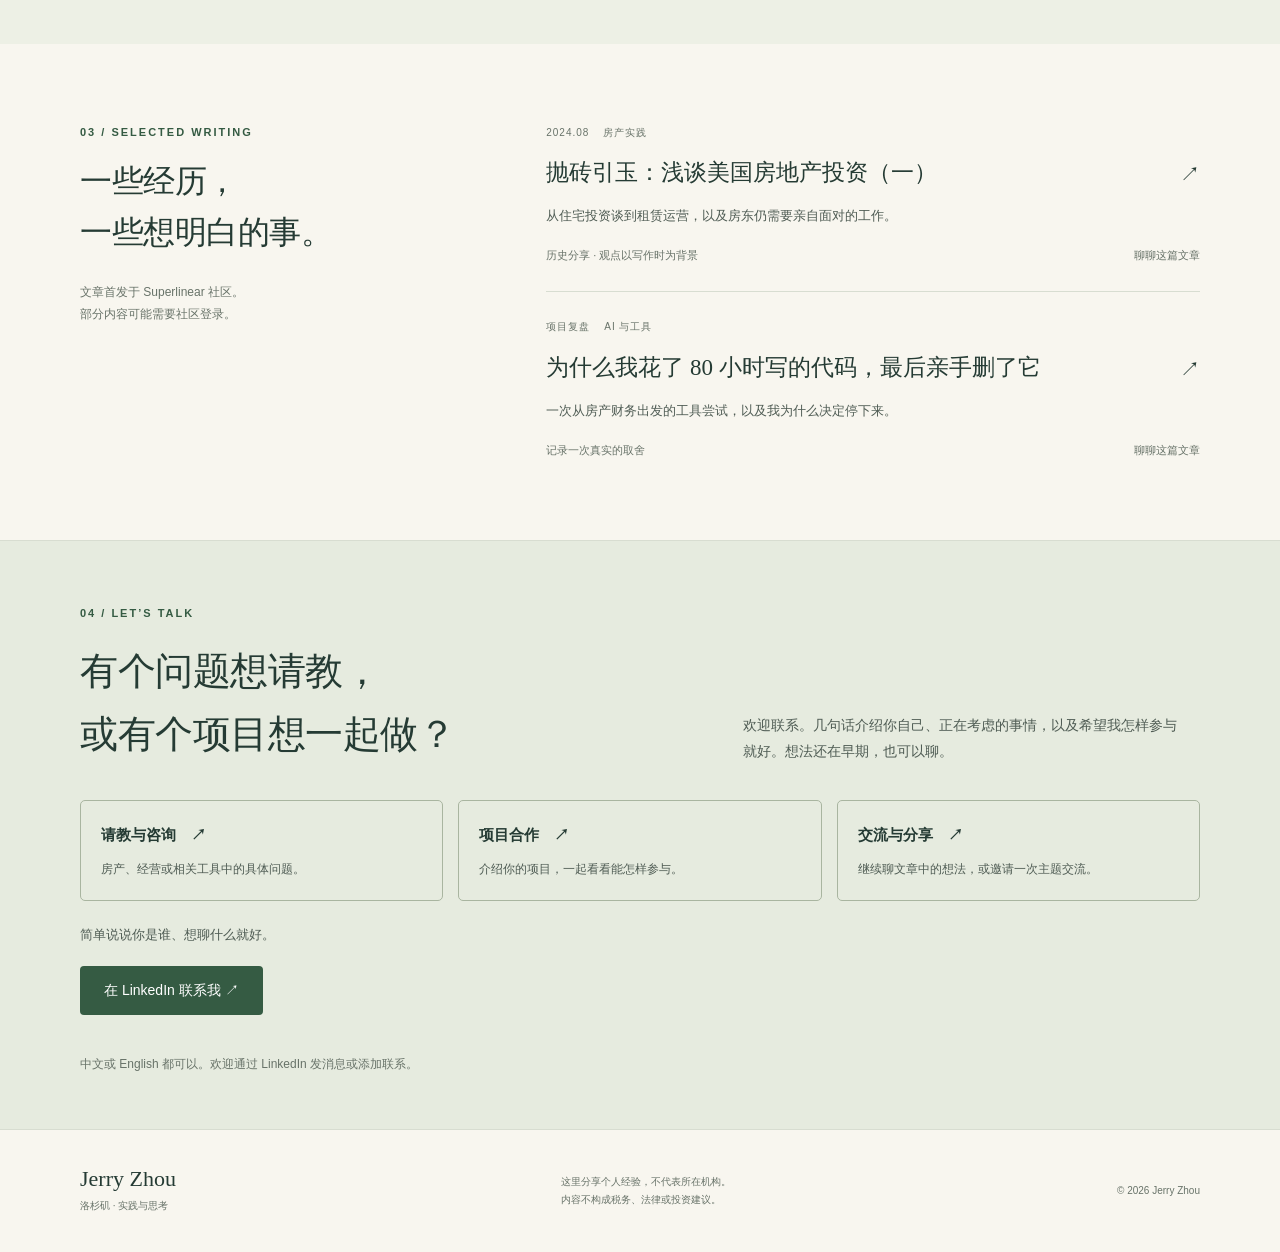
==== commit 9a085047: "Refresh homepage with personal background, writing, and collaboration entry points" ====
--- a/index.html
+++ b/index.html
@@ -1,137 +1,130 @@
-<!DOCTYPE html>
-<html lang="en">
+<!doctype html>
+<html lang="zh-CN">
 <head>
-    <meta charset="UTF-8">
-    <meta name="viewport" content="width=device-width, initial-scale=1.0">
-    <title>Jerry Zhou | Minimal Portfolio</title>
-    <link rel="stylesheet" href="styles.css">
+  <meta charset="utf-8">
+  <meta name="viewport" content="width=device-width, initial-scale=1">
+  <meta name="theme-color" content="#f8f6ef">
+  <title>Jerry Zhou 周洁瑞 | 房产、经营与投资实践</title>
+  <meta name="description" content="我是 Jerry Zhou 周洁瑞，住在洛杉矶，在 UCLA Health 从事视听系统项目管理。这里分享我的房产经营、投资研究与技术实践，也欢迎请教交流与项目合作。">
+  <link rel="canonical" href="https://jerryzhou.ai/">
+  <link rel="icon" type="image/svg+xml" href="assets/favicon.svg">
+  <link rel="stylesheet" href="styles.css?v=20260928">
+  <script src="site.js?v=20260928" defer></script>
+  <meta property="og:type" content="website">
+  <meta property="og:url" content="https://jerryzhou.ai/">
+  <meta property="og:title" content="Jerry Zhou 周洁瑞 | 从亲身实践说起">
+  <meta property="og:description" content="有技术背景，也亲自做经营。分享房产、经营与投资中的经验，欢迎交流与项目合作。">
+  <meta property="og:image" content="https://jerryzhou.ai/assets/jerry-zhou.jpeg">
+  <meta property="og:image:alt" content="Jerry Zhou 周洁瑞">
+  <meta property="og:locale" content="zh_CN">
+  <meta name="twitter:card" content="summary">
+  <script type="application/ld+json">
+  {"@context":"https://schema.org","@type":"Person","name":"Jerry Zhou","alternateName":"周洁瑞","url":"https://jerryzhou.ai/","image":"https://jerryzhou.ai/assets/jerry-zhou.jpeg","jobTitle":"Program Manager, Audiovisual Services","homeLocation":{"@type":"City","name":"Los Angeles"},"sameAs":["https://www.linkedin.com/in/jerry-zhou-43b51242/","https://github.com/jerrychou2007","https://www.superlinear.academy/u/5a9569a6"]}
+  </script>
 </head>
-<body>
+<body data-contact-email="">
+  <a class="skip-link" href="#main">跳到正文</a>
+  <header class="site-header">
+    <div class="container header-inner">
+      <a class="brand" href="#top" aria-label="Jerry Zhou，返回首页顶部">Jerry Zhou<span>周洁瑞</span></a>
+      <nav aria-label="主要导航">
+        <a href="#about">关于我</a>
+        <a href="#practice">实践与思考</a>
+        <a href="#writing">文章</a>
+        <a class="nav-contact" href="#contact">联系与合作 <span aria-hidden="true">↗</span></a>
+      </nav>
+    </div>
+  </header>
+  <main id="main">
+    <section class="container hero" id="top" aria-labelledby="hero-title">
+      <div class="hero-copy">
+        <p class="eyebrow"><span class="location-dot" aria-hidden="true"></span> LOS ANGELES, CALIFORNIA</p>
+        <h1 id="hero-title">房产、经营与投资，<br><em>从亲身实践说起。</em></h1>
+        <p class="hero-intro">我是 Jerry。在 UCLA Health 做视听系统项目管理，<br class="desktop-break">工作之外，长期投入房地产投资与经营。</p>
+        <p class="hero-detail">这里记录我做过的选择、遇到的问题，以及后来怎样调整。写给工作之外，也想认真理解经营和投资的你。</p>
+        <div class="actions">
+          <a class="button button-primary" href="https://www.linkedin.com/in/jerry-zhou-43b51242/" target="_blank" rel="noopener noreferrer" data-email="general">和我聊聊 <span aria-hidden="true">↗</span></a>
+          <a class="text-link" href="#writing">先读几篇文章 <span aria-hidden="true">↓</span></a>
+        </div>
+        <p class="hero-footnote">LinkedIn 联系 · 请教问题 · 项目合作</p>
+      </div>
+      <figure class="portrait">
+        <div class="portrait-mat"><img src="assets/jerry-zhou.jpeg" alt="Jerry Zhou 周洁瑞，微笑着拿着话筒" width="300" height="300" fetchpriority="high" decoding="async"></div>
+        <figcaption><span>Jerry Zhou <small>周洁瑞</small></span><a href="https://www.superlinear.academy/c/say-hello/3a30c1" target="_blank" rel="noopener noreferrer">从这里认识我 <span aria-hidden="true">↗</span></a></figcaption>
+      </figure>
+    </section>
 
-<div class="wrap">
-  
-  <!-- [HERO] -->
-  <h1 class="h1">Jerry Zhou</h1>
-  <p class="tagline">Operator. Builder. Friction Reducer.</p>
-  <p class="kicker">I build practical systems that reduce real-world friction.</p>
+    <div class="container background-strip">
+      <p><span class="small-label">职业背景</span><span>UCLA Health <span class="divider">/</span> Audiovisual Services</span></p>
+      <a href="https://medschool.ucla.edu/faculty-staff" target="_blank" rel="noopener noreferrer">UCLA 官方页面中的署名 <span aria-hidden="true">↗</span></a>
+    </div>
 
-  <!-- [NAV] -->
-  <ul class="nav">
-    <li><a href="#about"><span class="cmd">cat</span> about</a></li>
-    <li><a href="#projects"><span class="cmd">ls</span> projects</a></li>
-    <li><a href="#systems"><span class="cmd">tail</span> systems</a></li>
-    <li><a href="#exp"><span class="cmd">grep</span> work</a></li>
-    <li><a href="#contact"><span class="cmd">./</span>contact</a></li>
-    <li><a href="resume.pdf" target="_blank" rel="noopener"><span class="cmd">open</span> resume</a></li>
-  </ul>
-
-  <!-- [ABOUT] -->
-  <div class="section" id="about">
-    <div class="section-header">About</div>
-    <div class="item">
-      <p class="item-desc"><strong>By day:</strong> Program Manager @ UCLA Health (Audiovisual Services)</p>
-      <p class="item-desc"><strong>By night:</strong> building AI systems that automate real-world cost decisions.</p>
-      <p class="item-desc"><strong>Focus:</strong> Energy optimization, capital efficiency, automation.</p>
-    </div>
-  </div>
-
-  <!-- [PROJECTS] -->
-  <div class="section" id="projects">
-    <div class="section-header">Projects</div>
-    
-    <div class="grid">
-      <!-- Project 1 -->
-      <div class="item">
-        <div class="item-head">
-          <span class="item-title">Powerwall AI Planner</span>
-          <span class="item-meta">Active</span>
-        </div>
-        <p class="item-desc">Daily plan engine for solar + battery optimization. Explainable decisions, minimal manual intervention.</p>
-        <p class="item-sub">Stack: Tesla Fleet API + forecasts + rule/LLM planner</p>
-        <div class="item-links">
-          <a href="#">demo</a>
-          <a href="#">repo</a>
+    <section class="container section about-section" id="about" aria-labelledby="about-title">
+      <div class="section-heading">
+        <p class="eyebrow">01 / ABOUT</p>
+        <h2 id="about-title">有技术背景，<br>也亲自做经营。</h2>
+      </div>
+      <div class="about-body">
+        <p class="lead">我的工作经常需要把设备、预算、供应商和现场条件放在一起考虑。做房产时，也会遇到具体的取舍：成本怎么算，哪些风险需要核实，事情交给别人以后，自己还要做什么。</p>
+        <p>我关注长期持有与住宅运营，也花时间研究经营财务、投资和各种商业机会。我会去 real estate meetup，听别人的经验，再带着问题继续研究。</p>
+        <p>技术和 AI 是我整理信息、建立工具的方法。这里分享适合公开的实践与复盘，希望让抽象的商业概念，变成可以理解的具体问题。</p>
+        <div class="profile-links" id="exp">
+          <a href="https://www.linkedin.com/in/jerry-zhou-43b51242/" target="_blank" rel="noopener noreferrer">LinkedIn <span aria-hidden="true">↗</span></a>
+          <a href="https://github.com/jerrychou2007" target="_blank" rel="noopener noreferrer">GitHub <span aria-hidden="true">↗</span></a>
+          <a href="https://www.superlinear.academy/c/say-hello/3a30c1" target="_blank" rel="noopener noreferrer">社区自我介绍 <span aria-hidden="true">↗</span></a>
         </div>
       </div>
+    </section>
 
-      <!-- Project 2 -->
-      <div class="item">
-        <div class="item-head">
-          <span class="item-title">Real Estate Analyzer</span>
-          <span class="item-meta">Tool</span>
+    <section class="practice-band" id="practice" aria-labelledby="practice-title">
+      <div class="container">
+        <span class="anchor-alias" id="projects"></span>
+        <div class="section-topline"><div><p class="eyebrow">02 / IN PRACTICE</p><h2 id="practice-title">我关心的，是实际怎么做。</h2></div><p>从具体问题出发，<br>把判断过程讲清楚。</p></div>
+        <div class="practice-grid">
+          <article class="practice-item"><span class="item-number">01</span><h3>房产投资与运营</h3><p>买下一套房以后，经营才刚开始。从持有成本、维修到物业管理，关注实际运行中的选择与责任。</p><a class="text-link" href="https://www.superlinear.academy/c/main/1-2-3" target="_blank" rel="noopener noreferrer">读我的房产分享 <span aria-hidden="true">↗</span></a></article>
+          <article class="practice-item"><span class="item-number">02</span><h3>理解一门生意</h3><p>收入之外，还有费用、记录、税务准备与时间投入。我喜欢研究这些平时不显眼、经营时却绕不开的问题。</p><a class="text-link" href="#contact" data-contact-topic="consult">聊聊你遇到的问题 <span aria-hidden="true">↗</span></a></article>
+          <article class="practice-item" id="systems"><span class="item-number">03</span><h3>技术服务于判断</h3><p>从房产财务到生活中的小工具，用 AI 帮助整理信息，也认真考虑复杂度、维护成本和什么时候应该停下。</p><a class="text-link" href="https://www.superlinear.academy/c/main/80-4a1cce" target="_blank" rel="noopener noreferrer">读一次工具开发复盘 <span aria-hidden="true">↗</span></a></article>
         </div>
-        <p class="item-desc">Cashflow + risk modeling toolkit. Turns properties into numbers before emotions.</p>
       </div>
+    </section>
 
-      <!-- Project 3 -->
-      <div class="item">
-        <div class="item-head">
-          <span class="item-title">Loan Structuring Toolkit</span>
-          <span class="item-meta">Simulation</span>
+    <section class="container section writing-section" id="writing" aria-labelledby="writing-title">
+      <div class="section-heading"><p class="eyebrow">03 / SELECTED WRITING</p><h2 id="writing-title">一些经历，<br>一些想明白的事。</h2><p class="section-note">文章首发于 Superlinear 社区。<br>部分内容可能需要社区登录。</p></div>
+      <div class="article-list">
+        <article class="article-row">
+          <div class="article-meta"><time datetime="2024-08-15">2024.08</time><span>房产实践</span></div>
+          <h3><a href="https://www.superlinear.academy/c/main/1-2-3" target="_blank" rel="noopener noreferrer">抛砖引玉：浅谈美国房地产投资（一）<span aria-hidden="true">↗</span></a></h3>
+          <p>从住宅投资谈到租赁运营，以及房东仍需要亲自面对的工作。</p>
+          <div class="article-footer"><span>历史分享 · 观点以写作时为背景</span><a href="#contact" data-contact-topic="exchange" data-email="article-real-estate">聊聊这篇文章</a></div>
+        </article>
+        <article class="article-row">
+          <div class="article-meta"><span>项目复盘</span><span>AI 与工具</span></div>
+          <h3><a href="https://www.superlinear.academy/c/main/80-4a1cce" target="_blank" rel="noopener noreferrer">为什么我花了 80 小时写的代码，最后亲手删了它<span aria-hidden="true">↗</span></a></h3>
+          <p>一次从房产财务出发的工具尝试，以及我为什么决定停下来。</p>
+          <div class="article-footer"><span>记录一次真实的取舍</span><a href="#contact" data-contact-topic="exchange" data-email="article-tools">聊聊这篇文章</a></div>
+        </article>
+      </div>
+    </section>
+
+    <section class="contact-band" id="contact" aria-labelledby="contact-title">
+      <div class="container contact-inner">
+        <div class="contact-heading"><p class="eyebrow">04 / LET’S TALK</p><h2 id="contact-title">有个问题想请教，<br>或有个项目想一起做？</h2><p>欢迎联系。几句话介绍你自己、正在考虑的事情，以及希望我怎样参与就好。想法还在早期，也可以聊。</p></div>
+        <div class="contact-options" role="group" aria-label="选择联系目的，也可以直接联系">
+          <button class="contact-option" type="button" data-topic="consult" aria-pressed="false" hidden><span class="option-title">请教与咨询 <span aria-hidden="true">↗</span></span><span>房产、经营或相关工具中的具体问题。</span></button>
+          <button class="contact-option" type="button" data-topic="project" aria-pressed="false" hidden><span class="option-title">项目合作 <span aria-hidden="true">↗</span></span><span>介绍你的项目，一起看看能怎样参与。</span></button>
+          <button class="contact-option" type="button" data-topic="exchange" aria-pressed="false" hidden><span class="option-title">交流与分享 <span aria-hidden="true">↗</span></span><span>继续聊文章中的想法，或邀请一次主题交流。</span></button>
         </div>
-        <p class="item-desc">Interest scenario simulation engine.</p>
+        <p class="contact-prompt" id="contact-prompt" aria-live="polite">简单说说你是谁、想聊什么就好。</p>
+        <div class="contact-actions">
+          <a class="button button-primary" id="contact-mail" href="https://www.linkedin.com/in/jerry-zhou-43b51242/" target="_blank" rel="noopener noreferrer">在 LinkedIn 联系我 <span aria-hidden="true">↗</span></a>
+          <div class="email-copy" id="email-copy" hidden><label class="sr-only" for="contact-email">联系邮箱，可选中复制</label><input id="contact-email" value="" type="text" readonly spellcheck="false" autocomplete="off"><button id="copy-email" type="button" hidden>复制邮箱</button></div>
+        </div>
+        <p class="copy-status" id="copy-status" role="status"></p>
+        <p class="other-contact">中文或 English 都可以。欢迎通过 LinkedIn 发消息或添加联系。</p>
+        <noscript><p class="other-contact">欢迎请教交流、探讨项目合作或邀请分享。点击上方按钮，在 LinkedIn 上找到我。</p></noscript>
       </div>
-
-      <!-- Project 4 -->
-      <div class="item">
-        <div class="item-head">
-          <span class="item-title">Micro Experiments</span>
-          <span class="item-meta">Misc</span>
-        </div>
-        <p class="item-desc">Tiny utilities solving oddly specific problems.</p>
-      </div>
-    </div>
-  </div>
-
-  <!-- [SYSTEMS] -->
-  <div class="section" id="systems">
-    <div class="section-header">Systems to Automate</div>
-    <ul class="todo">
-      <li><div class="chk"></div> Electricity bill decisions</li>
-      <li><div class="chk"></div> Rental cashflow tracking</li>
-      <li><div class="chk"></div> Loan modeling</li>
-      <li><div class="chk"></div> Calendar fatigue</li>
-      <li><div class="chk"></div> Repetitive thinking</li>
-      <li><div class="chk"></div> Eventually: myself</li>
-    </ul>
-  </div>
-
-  <!-- [EXPERIENCE] -->
-  <div class="section" id="exp">
-    <div class="section-header">Experience</div>
-    <div class="item">
-      <div class="item-head">
-        <span class="item-title">UCLA Health</span>
-        <span class="item-meta">Program Manager</span>
-      </div>
-      <p class="item-desc">Designing and standardizing AV systems across healthcare facilities. Coordinating vendors, infrastructure, and real-world constraints.</p>
-      <p class="item-sub">Skills: systems thinking, technical integration, vendor negotiation</p>
-    </div>
-  </div>
-
-  <!-- [CONTACT] -->
-  <div class="section" id="contact">
-    <div class="section-header">Contact</div>
-    <div class="contact-block">
-      <ul class="contact-list">
-        <li><span class="contact-label">Email</span> <a href="mailto:hello@jerryzhou.ai">hello@jerryzhou.ai</a></li>
-        <li><span class="contact-label">LinkedIn</span> <a href="#" target="_blank">/in/jerryzhou</a></li>
-        <li><span class="contact-label">GitHub</span> <a href="#" target="_blank">@jerrychou2007</a></li>
-      </ul>
-      <p style="margin-top:20px; color:var(--muted); font-style:italic;">"Open to interesting problems."</p>
-    </div>
-
-    <a href="resume.pdf" class="btn-resume" target="_blank" rel="noopener">
-      Open Resume
-    </a>
-  </div>
-
-  <div class="footer">
-    <span>© <script>document.write(new Date().getFullYear())</script> Jerry Zhou</span>
-    <span>Status: Online</span>
-  </div>
-
-</div>
-
+    </section>
+  </main>
+  <footer class="container site-footer"><div><a class="footer-brand" href="#top">Jerry Zhou</a><span>洛杉矶 · 实践与思考</span></div><p>这里分享个人经验，不代表所在机构。<br>内容不构成税务、法律或投资建议。</p><span class="copyright">© <span id="year">2026</span> Jerry Zhou</span></footer>
 </body>
 </html>
--- a/styles.css
+++ b/styles.css
@@ -1,283 +1,14 @@
-/* =========================
-   jerryzhou.ai — V3 Clean & Dark
-   Focus: Readability, No Frills
-   ========================= */
-
-:root {
-  /* Base - Keeping your preferred palette */
-  --bg: #0b0f14;         /* deep blue-black */
-  --text: #d7e0ea;       /* off-white */
-  --muted: #8b9bb4;      /* secondary text */
-  --faint: #5a6b7c;      /* tertiary text */
-
-  /* Accents */
-  --accent: #00ff9a;     /* terminal green */
-  --accent-dim: rgba(0,255,154,0.15);
-  --blue: #60a5fa;
-  --violet: #a78bfa;
-
-  /* Typography */
-  --mono: ui-monospace, SFMono-Regular, Menlo, Monaco, Consolas, "Liberation Mono", "Courier New", monospace;
-  --sans: -apple-system, BlinkMacSystemFont, "Segoe UI", Roboto, Helvetica, Arial, sans-serif;
-  
-  /* Layout */
-  --max-width: 720px;    /* Optimised for reading */
-}
-
-* { box-sizing: border-box; }
-html { scroll-behavior: smooth; }
-
-body {
-  margin: 0;
-  font-family: var(--mono);
-  background-color: var(--bg);
-  color: var(--text);
-  line-height: 1.75;
-  font-size: 16px;
-  -webkit-font-smoothing: antialiased;
-  padding: 0 20px; /* Mobile padding */
-}
-
-/* Main Container */
-.wrap {
-  max-width: var(--max-width);
-  margin: 80px auto 120px;
-}
-
-/* Typography */
-h1.h1 {
-  font-size: 2.5rem;
-  font-weight: 700;
-  letter-spacing: -0.5px;
-  margin: 0 0 16px;
-  color: #fff;
-}
-
-.tagline {
-  font-size: 1.25rem;
-  color: var(--accent);
-  margin: 0 0 8px;
-  font-weight: 500;
-}
-
-.kicker {
-  color: var(--muted);
-  font-size: 1.1rem;
-  margin: 0 0 40px;
-}
-
-a {
-  color: var(--text);
-  text-decoration: none;
-  border-bottom: 1px solid var(--faint);
-  transition: border-color 0.2s, color 0.2s;
-}
-
-a:hover {
-  color: var(--accent);
-  border-bottom-color: var(--accent);
-}
-
-/* Navigation - Pure Text List */
-.nav {
-  display: flex;
-  flex-wrap: wrap;
-  gap: 24px;
-  margin: 0 0 60px;
-  padding: 0;
-  list-style: none;
-  font-size: 0.95rem;
-  border-top: 1px solid rgba(255,255,255,0.08);
-  border-bottom: 1px solid rgba(255,255,255,0.08);
-  padding: 16px 0;
-}
-
-.nav a {
-  border-bottom: none;
-  color: var(--muted);
-}
-.nav a:hover {
-  color: #fff;
-}
-.nav .cmd {
-  color: var(--accent);
-  margin-right: 6px;
-  font-size: 0.85em;
-  opacity: 0.8;
-}
-
-/* Sections */
-.section {
-  margin-bottom: 80px;
-}
-
-.section-header {
-  display: flex;
-  align-items: center;
-  gap: 12px;
-  margin-bottom: 24px;
-  color: var(--faint);
-  font-size: 0.85rem;
-  font-family: var(--mono);
-  text-transform: uppercase;
-  letter-spacing: 1px;
-}
-
-.section-header::after {
-  content: "";
-  flex-grow: 1;
-  height: 1px;
-  background: rgba(255,255,255,0.08);
-}
-
-/* Minimal Grid */
-.grid {
-  display: grid;
-  grid-template-columns: 1fr;
-  gap: 32px;
-}
-
-/* Content Blocks (Project/Exp) */
-.item {
-  display: flex;
-  flex-direction: column;
-  gap: 8px;
-}
-
-.item-head {
-  display: flex;
-  align-items: baseline;
-  justify-content: space-between;
-  gap: 12px;
-}
-
-.item-title {
-  font-size: 1.1rem;
-  font-weight: 700;
-  color: #fff;
-}
-
-.item-meta {
-  font-size: 0.85rem;
-  color: var(--faint);
-  border: 1px solid rgba(255,255,255,0.1);
-  padding: 2px 8px;
-  border-radius: 4px;
-}
-
-.item-desc {
-  color: var(--muted);
-  margin: 0;
-}
-
-.item-sub {
-  font-size: 0.9rem;
-  color: var(--faint);
-  margin-top: 4px;
-}
-
-.item-links {
-  display: flex;
-  gap: 16px;
-  font-size: 0.9rem;
-  margin-top: 8px;
-}
-.item-links a {
-  color: var(--muted);
-  border-bottom: 1px dotted var(--faint);
-}
-.item-links a:hover {
-  color: var(--accent);
-  border-bottom-color: var(--accent);
-}
-
-/* Checkbox List (Systems) */
-.todo {
-  list-style: none;
-  padding: 0;
-  margin: 0;
-}
-.todo li {
-  display: flex;
-  gap: 12px;
-  padding: 6px 0;
-  color: var(--muted);
-  align-items: baseline;
-}
-.chk {
-  width: 14px;
-  height: 14px;
-  border: 1px solid var(--faint);
-  border-radius: 3px;
-  flex-shrink: 0;
-  position: relative;
-  top: 3px;
-}
-.todo li:hover .chk {
-  border-color: var(--accent);
-}
-
-/* Contact Block */
-.contact-block {
-  margin-top: 24px;
-  padding: 24px;
-  background: rgba(255,255,255,0.03);
-  border-radius: 8px;
-}
-.contact-list {
-  list-style: none;
-  padding: 0;
-  margin: 0;
-  display: flex;
-  flex-direction: column;
-  gap: 12px;
-}
-.contact-list li {
-  display: flex;
-  gap: 12px;
-  color: var(--text);
-}
-.contact-label {
-  color: var(--faint);
-  width: 80px;
-}
-
-/* Resume Button */
-.btn-resume {
-  display: inline-flex;
-  align-items: center;
-  gap: 8px;
-  margin-top: 32px;
-  padding: 12px 20px;
-  background: var(--text);
-  color: var(--bg);
-  border-radius: 6px;
-  font-weight: 600;
-  border: none;
-  transition: transform 0.1s, background 0.2s;
-}
-.btn-resume:hover {
-  background: var(--accent);
-  transform: translateY(-1px);
-  border-bottom: none;
-  color: #000;
-}
-
-/* Footer */
-.footer {
-  margin-top: 80px;
-  padding-top: 24px;
-  border-top: 1px solid rgba(255,255,255,0.08);
-  color: var(--faint);
-  font-size: 0.85rem;
-  display: flex;
-  justify-content: space-between;
-}
-
-/* Mobile Tweak */
-@media (max-width: 600px) {
-  .wrap { margin-top: 40px; }
-  h1.h1 { font-size: 2rem; }
-  .nav { gap: 16px 20px; }
-  .item-head { flex-direction: column; gap: 4px; }
-}
+:root{color-scheme:light;--paper:#f8f6ef;--ink:#253b34;--body:#4f5c54;--muted:#687369;--line:#d8ddd1;--green:#355b43;--wash:#edf0e5;--serif:"Songti SC","STSong","Noto Serif CJK SC",Georgia,serif;--sans:-apple-system,BlinkMacSystemFont,"Segoe UI","PingFang SC","Microsoft YaHei",sans-serif}
+*{box-sizing:border-box}html{scroll-behavior:smooth;scroll-padding-top:116px}body{margin:0;background:var(--paper);color:var(--ink);font-family:var(--sans);font-size:16px;line-height:1.85;-webkit-font-smoothing:antialiased}button,input{font:inherit}button,a{-webkit-tap-highlight-color:transparent}button{cursor:pointer}a{color:inherit;text-underline-offset:5px;text-decoration-thickness:1px}a:hover{color:var(--green)}button:focus-visible,a:focus-visible,input:focus-visible{outline:3px solid #ac704d;outline-offset:5px}button[hidden],[hidden]{display:none!important}p,h1,h2,h3,figure{margin:0}img{display:block;max-width:100%;height:auto}::selection{background:#dce7ce;color:var(--ink)}.container{width:min(1120px,calc(100% - 96px));margin-inline:auto}.eyebrow{font-size:11px;font-weight:600;letter-spacing:2px;color:var(--green);line-height:1.6}.skip-link{position:absolute;z-index:20;left:20px;top:-100px;background:var(--ink);color:#fff;padding:12px 20px}.skip-link:focus{top:12px}.sr-only{position:absolute;width:1px;height:1px;padding:0;margin:-1px;overflow:hidden;clip:rect(0,0,0,0);white-space:nowrap;border:0}
+.site-header{position:sticky;top:0;z-index:10;background:rgba(248,246,239,.97);border-bottom:1px solid var(--line)}.header-inner{display:flex;justify-content:space-between;align-items:center;gap:24px;min-height:94px}.brand{display:flex;align-items:baseline;gap:16px;text-decoration:none;font:30px Georgia,serif;letter-spacing:-.8px;white-space:nowrap}.brand span{font:12px var(--sans);letter-spacing:2px;color:var(--muted)}nav{display:flex;gap:29px;align-items:center;flex-wrap:wrap}nav a{text-decoration:none;font-size:13px;min-height:44px;display:inline-flex;align-items:center;gap:8px}nav a:hover{text-decoration:underline}.nav-contact{border-bottom:1px solid var(--green)}
+.hero{display:grid;grid-template-columns:minmax(0,1.6fr) minmax(250px,1fr);gap:70px;align-items:center;padding-block:78px 68px}.hero .eyebrow{display:flex;align-items:center;gap:10px}.location-dot{width:6px;height:6px;background:var(--green);border-radius:50%;display:inline-block}.hero h1{font:500 clamp(34px,4.1vw,52px)/1.5 var(--serif);letter-spacing:-1.4px;margin:22px 0 25px}.hero h1 em{font-style:normal;color:var(--green)}.hero-intro{font-size:16px;color:var(--body);line-height:1.95}.hero-detail{font-size:14px;color:var(--muted);margin-top:15px;max-width:500px}.actions{display:flex;align-items:center;flex-wrap:wrap;gap:28px;margin-top:29px}.button{display:inline-flex;align-items:center;justify-content:center;gap:24px;min-height:49px;padding:10px 23px;text-decoration:none;border-radius:4px;font-size:14px;transition:background-color .18s,transform .18s;border:1px solid transparent}.button-primary{background:var(--green);color:#fff}.button-primary:hover{background:#254832;color:#fff;transform:translateY(-1px)}.text-link{display:inline-flex;gap:10px;align-items:center;font-size:13px;text-decoration:none;min-height:40px}.text-link:hover{text-decoration:underline}.hero-footnote{font-size:11px;color:var(--muted);margin-top:13px;letter-spacing:.6px}.portrait{max-width:340px;width:100%;justify-self:end}.portrait-mat{padding:18px;background:#e7e9dc;border-radius:160px 160px 8px 8px}.portrait img{width:100%;aspect-ratio:1;object-fit:cover;border-radius:146px 146px 4px 4px}.portrait figcaption{display:flex;justify-content:space-between;gap:10px;align-items:center;margin-top:15px;font:17px Georgia,serif}.portrait figcaption small{font:11px var(--sans);color:var(--muted);margin-left:8px}.portrait figcaption a{font:11px var(--sans);text-decoration:none;color:var(--muted)}.portrait figcaption a:hover{text-decoration:underline}
+.background-strip{display:flex;justify-content:space-between;gap:20px;flex-wrap:wrap;border-top:1px solid var(--line);border-bottom:1px solid var(--line);padding-block:18px;font-size:12px;color:var(--body)}.background-strip p{display:flex;gap:21px;align-items:center;flex-wrap:wrap}.small-label{font-size:10px;letter-spacing:1px;color:var(--muted)}.divider{margin:0 8px;color:var(--muted)}.background-strip a{font-size:11px;text-decoration:none}.background-strip a:hover{text-decoration:underline}
+.section{padding-block:80px;display:grid;grid-template-columns:1fr 1.65fr;gap:70px}.section-heading h2,.section-topline h2{font:500 32px/1.6 var(--serif);letter-spacing:-.5px;margin-top:15px}.about-body p{color:var(--body);font-size:14px;margin-bottom:17px}.about-body .lead{font-size:16px;color:var(--ink)}.profile-links{display:flex;gap:25px;flex-wrap:wrap;margin-top:27px}.profile-links a{font-size:12px;text-decoration:none;border-bottom:1px solid var(--line)}.profile-links a:hover{border-bottom-color:var(--green)}
+.practice-band{background:var(--wash);padding-block:68px}.anchor-alias{display:block;scroll-margin-top:120px}.section-topline{display:flex;justify-content:space-between;align-items:end;gap:24px}.section-topline>p{color:var(--muted);font-size:12px}.practice-grid{display:grid;grid-template-columns:repeat(3,minmax(0,1fr));gap:38px;margin-top:40px}.practice-item{border-top:1px solid #bac6b4;padding-top:22px;display:flex;flex-direction:column}.item-number{font:italic 20px Georgia,serif;color:var(--muted)}.practice-item h3{font:500 23px/1.5 var(--serif);margin:14px 0 12px}.practice-item p{font-size:13px;color:var(--body);margin-bottom:20px;flex:1}.practice-item .text-link{font-size:12px}
+.section-note{font-size:12px;line-height:1.9;color:var(--muted);margin-top:22px}.article-row{padding:26px 0;border-top:1px solid var(--line)}.article-row:first-child{padding-top:0;border-top:0}.article-row:last-child{padding-bottom:0}.article-meta{display:flex;gap:14px;font-size:10px;letter-spacing:1px;color:var(--muted);margin-bottom:12px}.article-row h3{font:500 23px/1.65 var(--serif)}.article-row h3 a{display:flex;justify-content:space-between;gap:24px;text-decoration:none}.article-row h3 a:hover{text-decoration:underline}.article-row h3 a span{font:20px var(--sans);padding-top:7px}.article-row>p{font-size:13px;color:var(--body);margin-top:12px}.article-footer{display:flex;justify-content:space-between;gap:12px;flex-wrap:wrap;font-size:11px;margin-top:17px;color:var(--muted)}.article-footer a{text-decoration:none}.article-footer a:hover{text-decoration:underline}
+.contact-band{background:#e6ebdf;border-top:1px solid var(--line);border-bottom:1px solid var(--line)}.contact-inner{padding-block:64px 54px}.contact-heading{display:grid;grid-template-columns:1.3fr 1fr;column-gap:70px;align-items:end}.contact-heading .eyebrow{grid-column:1/-1;margin-bottom:17px}.contact-heading h2{font:500 clamp(27px,3.2vw,38px)/1.65 var(--serif);letter-spacing:-.5px}.contact-heading>p:last-child{font-size:14px;color:var(--body);max-width:440px}.contact-options{display:grid;grid-template-columns:repeat(3,minmax(0,1fr));gap:15px;margin-top:35px}.contact-option{border:1px solid #a9b5a0;border-radius:5px;padding:20px;text-align:left;background:transparent;color:var(--ink);display:flex;flex-direction:column;gap:9px;transition:background-color .18s}.contact-option:hover{background:#f4f5ed}.contact-option[aria-pressed=true]{background:var(--paper);border-color:var(--green);box-shadow:inset 0 0 0 1px var(--green)}.option-title{font-size:15px;font-weight:600;display:flex;justify-content:space-between;gap:15px}.contact-option>span:last-child{font-size:12px;color:var(--body)}.contact-prompt{font-size:13px;color:var(--body);margin-top:22px;min-height:26px}.contact-actions{display:flex;align-items:center;flex-wrap:wrap;gap:28px;margin-top:17px}.email-copy{display:flex;align-items:center;gap:16px;flex-wrap:wrap}.email-copy input{font-size:15px;border:0;border-bottom:1px solid #a9b5a0;color:var(--ink);background:transparent;padding:7px 0;width:189px;min-width:0;max-width:100%;border-radius:0}.email-copy button{font-size:11px;background:transparent;border:1px solid #a9b5a0;border-radius:4px;padding:8px 13px;min-height:40px;color:var(--ink)}.email-copy button:hover{background:var(--paper)}.copy-status{font-size:12px;color:var(--body);min-height:23px;margin-top:7px}.other-contact{font-size:12px;color:var(--muted);margin-top:8px}.other-contact a{color:var(--green)}
+.site-footer{padding-block:36px;display:flex;justify-content:space-between;gap:30px;align-items:center;color:var(--muted);font-size:10px}.site-footer>div{display:flex;flex-direction:column;gap:5px}.footer-brand{font:22px Georgia,serif;text-decoration:none;color:var(--ink)}.copyright{white-space:nowrap}
+@media(min-width:1500px){.hero{padding-block:96px 82px}}
+@media(max-width:1000px){.container{width:calc(100% - 64px)}.hero{gap:38px;grid-template-columns:minmax(0,1.5fr) minmax(240px,1fr);padding-block:62px 50px}.hero h1{font-size:38px}.brand span{display:none}nav{gap:20px}.section{gap:40px}.contact-heading{gap:20px 40px}.practice-grid{gap:25px}.desktop-break{display:none}}
+@media(max-width:720px){html{scroll-padding-top:120px}.container{width:calc(100% - 40px)}.header-inner{padding-block:15px;min-height:auto;gap:8px;flex-wrap:wrap}.brand{font-size:26px}.brand span{display:inline;font-size:10px}nav{width:100%;justify-content:space-between;gap:10px}nav a{font-size:12px;min-height:34px}.hero{grid-template-columns:1fr;gap:36px;padding-block:38px 34px}.hero h1{font-size:clamp(29px,6.5vw,42px);letter-spacing:-1px;line-height:1.55;margin:17px 0 20px}.hero-intro{font-size:15px}.hero-detail{font-size:13px}.hero .actions{margin-top:23px;gap:24px}.portrait{width:250px;justify-self:center}.portrait-mat{padding:13px}.hero-footnote{font-size:11px}.background-strip{gap:9px;padding-block:16px}.background-strip p{gap:7px;font-size:11px;align-items:flex-start;flex-direction:column}.section{grid-template-columns:1fr;gap:26px;padding-block:48px}.section-heading h2,.section-topline h2{font-size:28px}.section-heading h2 br{display:none}.about-body .lead{font-size:15px}.section-topline{display:block}.section-topline>p{margin-top:15px}.section-topline>p br{display:none}.practice-band{padding-block:46px}.practice-grid{grid-template-columns:1fr;margin-top:28px;gap:27px}.practice-item{padding-top:18px}.practice-item h3{margin-top:8px;font-size:22px}.practice-item p{margin-bottom:12px;font-size:14px}.section-note{margin-top:13px}.article-row h3{font-size:22px}.article-row h3 a{gap:14px}.contact-inner{padding-block:45px 35px}.contact-heading{grid-template-columns:1fr;gap:15px}.contact-heading .eyebrow{margin:0}.contact-heading h2{font-size:28px}.contact-heading>p:last-child{font-size:13px}.contact-options{grid-template-columns:1fr;gap:12px;margin-top:25px}.contact-option{padding:16px}.contact-actions{gap:20px}.email-copy{gap:13px}.email-copy input{font-size:16px;width:202px}.email-copy button{padding-inline:11px;min-height:44px}.contact-prompt{font-size:12px}.site-footer{flex-wrap:wrap;gap:20px;padding-block:28px}.site-footer>p{width:100%;order:3}.copyright{margin-left:auto}.eyebrow{font-size:10px}}
+@media(prefers-reduced-motion:reduce){html{scroll-behavior:auto}*,*::before,*::after{transition:none!important}.button-primary:hover{transform:none}}
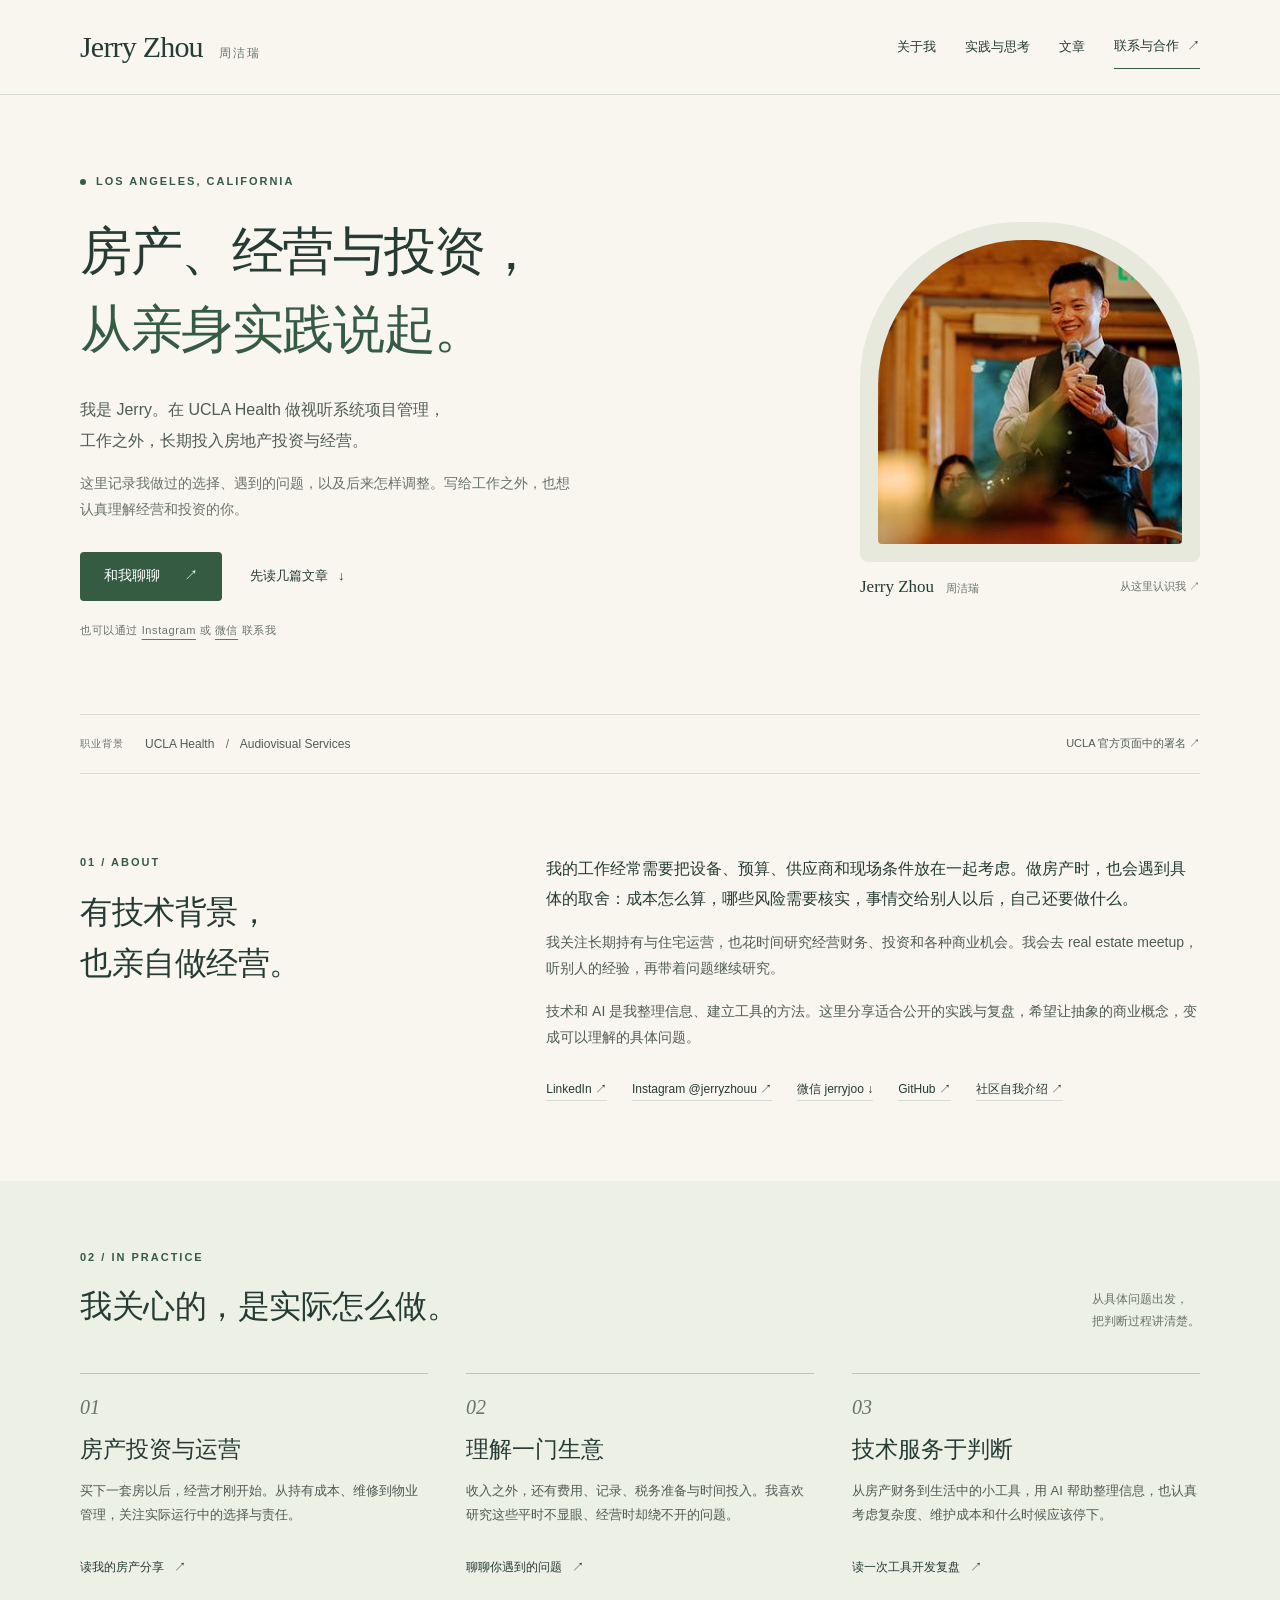
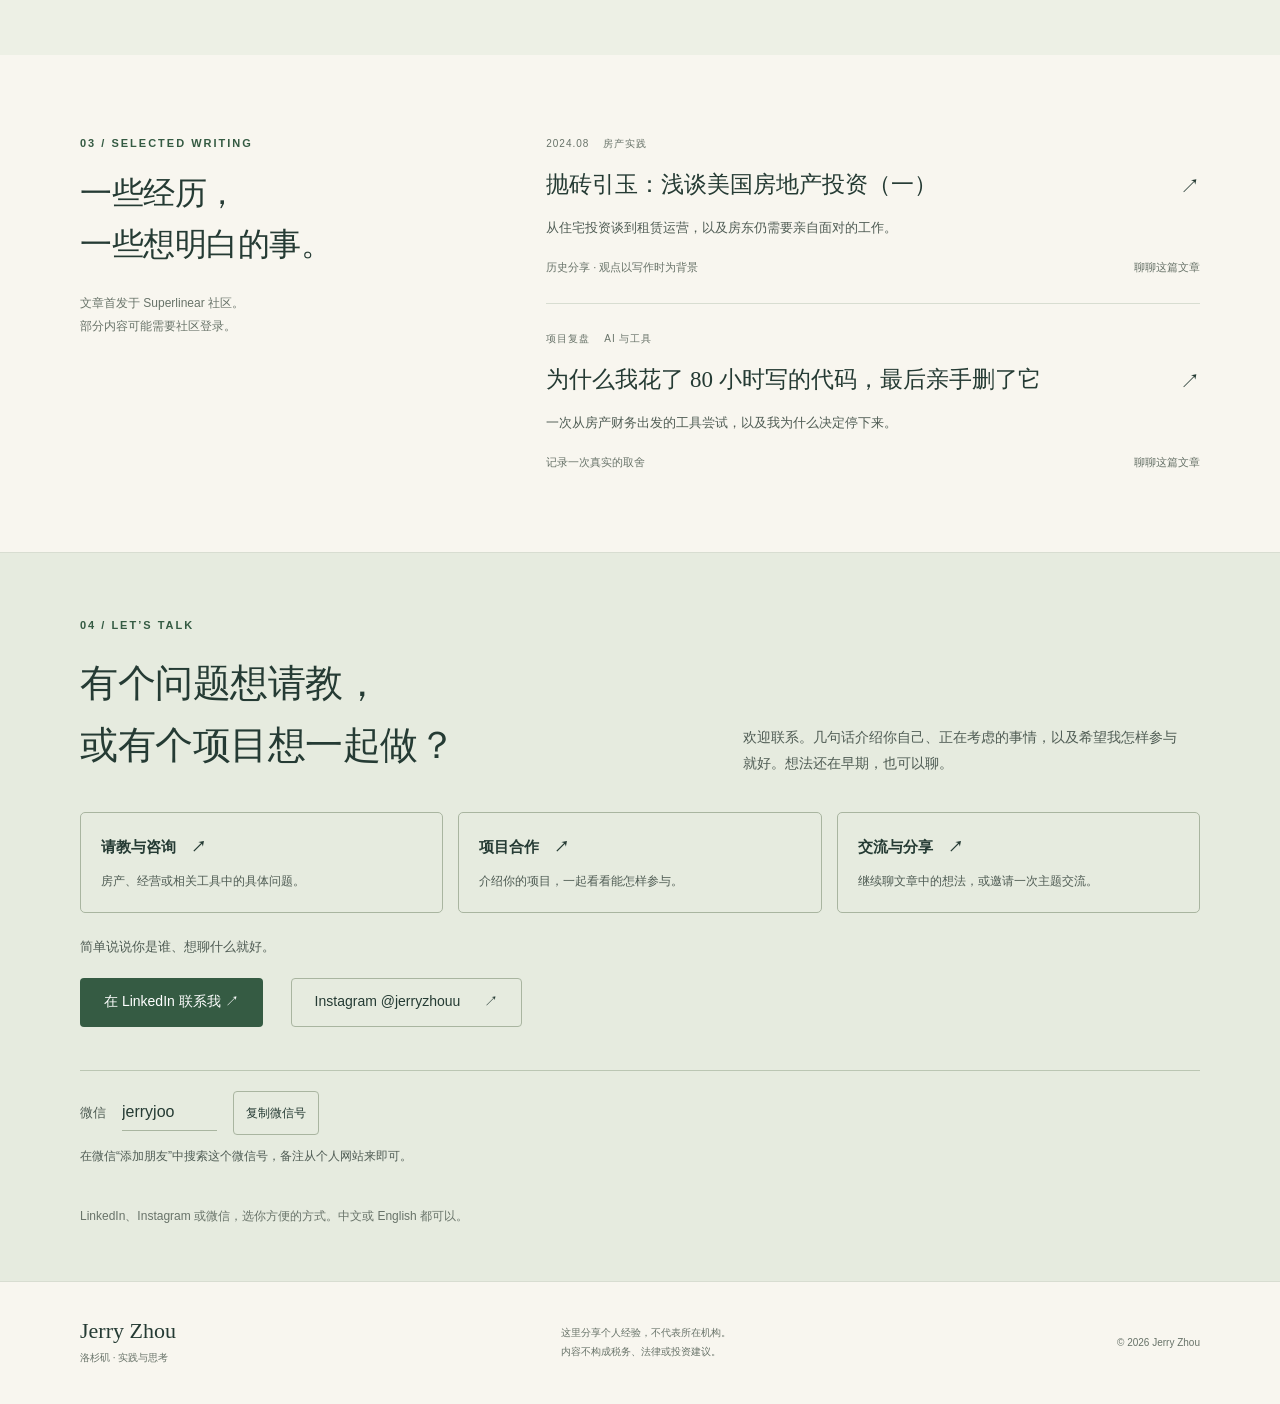
==== commit 052bde9c: "Add Instagram and WeChat contact options" ====
--- a/index.html
+++ b/index.html
@@ -8,8 +8,8 @@
   <meta name="description" content="我是 Jerry Zhou 周洁瑞，住在洛杉矶，在 UCLA Health 从事视听系统项目管理。这里分享我的房产经营、投资研究与技术实践，也欢迎请教交流与项目合作。">
   <link rel="canonical" href="https://jerryzhou.ai/">
   <link rel="icon" type="image/svg+xml" href="assets/favicon.svg">
-  <link rel="stylesheet" href="styles.css?v=20260928">
-  <script src="site.js?v=20260928" defer></script>
+  <link rel="stylesheet" href="styles.css?v=20260928-social">
+  <script src="site.js?v=20260928-social" defer></script>
   <meta property="og:type" content="website">
   <meta property="og:url" content="https://jerryzhou.ai/">
   <meta property="og:title" content="Jerry Zhou 周洁瑞 | 从亲身实践说起">
@@ -19,7 +19,7 @@
   <meta property="og:locale" content="zh_CN">
   <meta name="twitter:card" content="summary">
   <script type="application/ld+json">
-  {"@context":"https://schema.org","@type":"Person","name":"Jerry Zhou","alternateName":"周洁瑞","url":"https://jerryzhou.ai/","image":"https://jerryzhou.ai/assets/jerry-zhou.jpeg","jobTitle":"Program Manager, Audiovisual Services","homeLocation":{"@type":"City","name":"Los Angeles"},"sameAs":["https://www.linkedin.com/in/jerry-zhou-43b51242/","https://github.com/jerrychou2007","https://www.superlinear.academy/u/5a9569a6"]}
+  {"@context":"https://schema.org","@type":"Person","name":"Jerry Zhou","alternateName":"周洁瑞","url":"https://jerryzhou.ai/","image":"https://jerryzhou.ai/assets/jerry-zhou.jpeg","jobTitle":"Program Manager, Audiovisual Services","homeLocation":{"@type":"City","name":"Los Angeles"},"sameAs":["https://www.linkedin.com/in/jerry-zhou-43b51242/","https://github.com/jerrychou2007","https://www.instagram.com/jerryzhouu/","https://www.superlinear.academy/u/5a9569a6"]}
   </script>
 </head>
 <body data-contact-email="">
@@ -46,7 +46,7 @@
           <a class="button button-primary" href="https://www.linkedin.com/in/jerry-zhou-43b51242/" target="_blank" rel="noopener noreferrer" data-email="general">和我聊聊 <span aria-hidden="true">↗</span></a>
           <a class="text-link" href="#writing">先读几篇文章 <span aria-hidden="true">↓</span></a>
         </div>
-        <p class="hero-footnote">LinkedIn 联系 · 请教问题 · 项目合作</p>
+        <p class="hero-footnote">也可以通过 <a href="https://www.instagram.com/jerryzhouu/" target="_blank" rel="noopener noreferrer">Instagram</a> 或 <a href="#wechat-contact">微信</a> 联系我</p>
       </div>
       <figure class="portrait">
         <div class="portrait-mat"><img src="assets/jerry-zhou.jpeg" alt="Jerry Zhou 周洁瑞，微笑着拿着话筒" width="300" height="300" fetchpriority="high" decoding="async"></div>
@@ -70,6 +70,8 @@
         <p>技术和 AI 是我整理信息、建立工具的方法。这里分享适合公开的实践与复盘，希望让抽象的商业概念，变成可以理解的具体问题。</p>
         <div class="profile-links" id="exp">
           <a href="https://www.linkedin.com/in/jerry-zhou-43b51242/" target="_blank" rel="noopener noreferrer">LinkedIn <span aria-hidden="true">↗</span></a>
+          <a href="https://www.instagram.com/jerryzhouu/" target="_blank" rel="noopener noreferrer">Instagram @jerryzhouu <span aria-hidden="true">↗</span></a>
+          <a href="#wechat-contact">微信 jerryjoo <span aria-hidden="true">↓</span></a>
           <a href="https://github.com/jerrychou2007" target="_blank" rel="noopener noreferrer">GitHub <span aria-hidden="true">↗</span></a>
           <a href="https://www.superlinear.academy/c/say-hello/3a30c1" target="_blank" rel="noopener noreferrer">社区自我介绍 <span aria-hidden="true">↗</span></a>
         </div>
@@ -117,11 +119,17 @@
         <p class="contact-prompt" id="contact-prompt" aria-live="polite">简单说说你是谁、想聊什么就好。</p>
         <div class="contact-actions">
           <a class="button button-primary" id="contact-mail" href="https://www.linkedin.com/in/jerry-zhou-43b51242/" target="_blank" rel="noopener noreferrer">在 LinkedIn 联系我 <span aria-hidden="true">↗</span></a>
+          <a class="button button-secondary" href="https://www.instagram.com/jerryzhouu/" target="_blank" rel="noopener noreferrer">Instagram @jerryzhouu <span aria-hidden="true">↗</span></a>
           <div class="email-copy" id="email-copy" hidden><label class="sr-only" for="contact-email">联系邮箱，可选中复制</label><input id="contact-email" value="" type="text" readonly spellcheck="false" autocomplete="off"><button id="copy-email" type="button" hidden>复制邮箱</button></div>
         </div>
         <p class="copy-status" id="copy-status" role="status"></p>
-        <p class="other-contact">中文或 English 都可以。欢迎通过 LinkedIn 发消息或添加联系。</p>
-        <noscript><p class="other-contact">欢迎请教交流、探讨项目合作或邀请分享。点击上方按钮，在 LinkedIn 上找到我。</p></noscript>
+        <div class="wechat-contact" id="wechat-contact">
+          <div class="wechat-row"><label for="wechat-id">微信</label><input id="wechat-id" value="jerryjoo" type="text" readonly spellcheck="false" autocomplete="off" aria-describedby="wechat-help"><button id="copy-wechat" type="button" hidden>复制微信号</button></div>
+          <p class="wechat-help" id="wechat-help">在微信“添加朋友”中搜索这个微信号，备注从个人网站来即可。</p>
+          <p class="copy-status" id="wechat-copy-status" role="status"></p>
+        </div>
+        <p class="other-contact">LinkedIn、Instagram 或微信，选你方便的方式。中文或 English 都可以。</p>
+        <noscript><p class="other-contact">欢迎请教交流、探讨项目合作或邀请分享。点击上方社交主页链接，或复制微信号添加朋友即可联系。</p></noscript>
       </div>
     </section>
   </main>
--- a/styles.css
+++ b/styles.css
@@ -8,6 +8,7 @@
 .section-note{font-size:12px;line-height:1.9;color:var(--muted);margin-top:22px}.article-row{padding:26px 0;border-top:1px solid var(--line)}.article-row:first-child{padding-top:0;border-top:0}.article-row:last-child{padding-bottom:0}.article-meta{display:flex;gap:14px;font-size:10px;letter-spacing:1px;color:var(--muted);margin-bottom:12px}.article-row h3{font:500 23px/1.65 var(--serif)}.article-row h3 a{display:flex;justify-content:space-between;gap:24px;text-decoration:none}.article-row h3 a:hover{text-decoration:underline}.article-row h3 a span{font:20px var(--sans);padding-top:7px}.article-row>p{font-size:13px;color:var(--body);margin-top:12px}.article-footer{display:flex;justify-content:space-between;gap:12px;flex-wrap:wrap;font-size:11px;margin-top:17px;color:var(--muted)}.article-footer a{text-decoration:none}.article-footer a:hover{text-decoration:underline}
 .contact-band{background:#e6ebdf;border-top:1px solid var(--line);border-bottom:1px solid var(--line)}.contact-inner{padding-block:64px 54px}.contact-heading{display:grid;grid-template-columns:1.3fr 1fr;column-gap:70px;align-items:end}.contact-heading .eyebrow{grid-column:1/-1;margin-bottom:17px}.contact-heading h2{font:500 clamp(27px,3.2vw,38px)/1.65 var(--serif);letter-spacing:-.5px}.contact-heading>p:last-child{font-size:14px;color:var(--body);max-width:440px}.contact-options{display:grid;grid-template-columns:repeat(3,minmax(0,1fr));gap:15px;margin-top:35px}.contact-option{border:1px solid #a9b5a0;border-radius:5px;padding:20px;text-align:left;background:transparent;color:var(--ink);display:flex;flex-direction:column;gap:9px;transition:background-color .18s}.contact-option:hover{background:#f4f5ed}.contact-option[aria-pressed=true]{background:var(--paper);border-color:var(--green);box-shadow:inset 0 0 0 1px var(--green)}.option-title{font-size:15px;font-weight:600;display:flex;justify-content:space-between;gap:15px}.contact-option>span:last-child{font-size:12px;color:var(--body)}.contact-prompt{font-size:13px;color:var(--body);margin-top:22px;min-height:26px}.contact-actions{display:flex;align-items:center;flex-wrap:wrap;gap:28px;margin-top:17px}.email-copy{display:flex;align-items:center;gap:16px;flex-wrap:wrap}.email-copy input{font-size:15px;border:0;border-bottom:1px solid #a9b5a0;color:var(--ink);background:transparent;padding:7px 0;width:189px;min-width:0;max-width:100%;border-radius:0}.email-copy button{font-size:11px;background:transparent;border:1px solid #a9b5a0;border-radius:4px;padding:8px 13px;min-height:40px;color:var(--ink)}.email-copy button:hover{background:var(--paper)}.copy-status{font-size:12px;color:var(--body);min-height:23px;margin-top:7px}.other-contact{font-size:12px;color:var(--muted);margin-top:8px}.other-contact a{color:var(--green)}
 .site-footer{padding-block:36px;display:flex;justify-content:space-between;gap:30px;align-items:center;color:var(--muted);font-size:10px}.site-footer>div{display:flex;flex-direction:column;gap:5px}.footer-brand{font:22px Georgia,serif;text-decoration:none;color:var(--ink)}.copyright{white-space:nowrap}
+.button-secondary{border-color:#a9b5a0;background:transparent;color:var(--ink)}.button-secondary:hover{background:var(--paper);color:var(--green)}.hero-footnote a{display:inline-flex;align-items:center;min-height:32px}.wechat-contact{border-top:1px solid #bbc6b3;margin-top:13px;padding-top:20px;scroll-margin-top:120px}.wechat-row{display:flex;align-items:center;gap:16px;flex-wrap:wrap}.wechat-row label{font-size:13px;color:var(--body)}.wechat-row input{font:16px var(--sans);color:var(--ink);background:transparent;border:0;border-bottom:1px solid #a9b5a0;border-radius:0;padding:9px 0;width:95px;max-width:100%;min-width:0}.wechat-row button{font-size:12px;background:transparent;border:1px solid #a9b5a0;border-radius:4px;padding:8px 12px;min-height:44px;color:var(--ink)}.wechat-row button:hover{background:var(--paper)}.wechat-help{font-size:12px;color:var(--body);margin-top:10px}
 @media(min-width:1500px){.hero{padding-block:96px 82px}}
 @media(max-width:1000px){.container{width:calc(100% - 64px)}.hero{gap:38px;grid-template-columns:minmax(0,1.5fr) minmax(240px,1fr);padding-block:62px 50px}.hero h1{font-size:38px}.brand span{display:none}nav{gap:20px}.section{gap:40px}.contact-heading{gap:20px 40px}.practice-grid{gap:25px}.desktop-break{display:none}}
 @media(max-width:720px){html{scroll-padding-top:120px}.container{width:calc(100% - 40px)}.header-inner{padding-block:15px;min-height:auto;gap:8px;flex-wrap:wrap}.brand{font-size:26px}.brand span{display:inline;font-size:10px}nav{width:100%;justify-content:space-between;gap:10px}nav a{font-size:12px;min-height:34px}.hero{grid-template-columns:1fr;gap:36px;padding-block:38px 34px}.hero h1{font-size:clamp(29px,6.5vw,42px);letter-spacing:-1px;line-height:1.55;margin:17px 0 20px}.hero-intro{font-size:15px}.hero-detail{font-size:13px}.hero .actions{margin-top:23px;gap:24px}.portrait{width:250px;justify-self:center}.portrait-mat{padding:13px}.hero-footnote{font-size:11px}.background-strip{gap:9px;padding-block:16px}.background-strip p{gap:7px;font-size:11px;align-items:flex-start;flex-direction:column}.section{grid-template-columns:1fr;gap:26px;padding-block:48px}.section-heading h2,.section-topline h2{font-size:28px}.section-heading h2 br{display:none}.about-body .lead{font-size:15px}.section-topline{display:block}.section-topline>p{margin-top:15px}.section-topline>p br{display:none}.practice-band{padding-block:46px}.practice-grid{grid-template-columns:1fr;margin-top:28px;gap:27px}.practice-item{padding-top:18px}.practice-item h3{margin-top:8px;font-size:22px}.practice-item p{margin-bottom:12px;font-size:14px}.section-note{margin-top:13px}.article-row h3{font-size:22px}.article-row h3 a{gap:14px}.contact-inner{padding-block:45px 35px}.contact-heading{grid-template-columns:1fr;gap:15px}.contact-heading .eyebrow{margin:0}.contact-heading h2{font-size:28px}.contact-heading>p:last-child{font-size:13px}.contact-options{grid-template-columns:1fr;gap:12px;margin-top:25px}.contact-option{padding:16px}.contact-actions{gap:20px}.email-copy{gap:13px}.email-copy input{font-size:16px;width:202px}.email-copy button{padding-inline:11px;min-height:44px}.contact-prompt{font-size:12px}.site-footer{flex-wrap:wrap;gap:20px;padding-block:28px}.site-footer>p{width:100%;order:3}.copyright{margin-left:auto}.eyebrow{font-size:10px}}
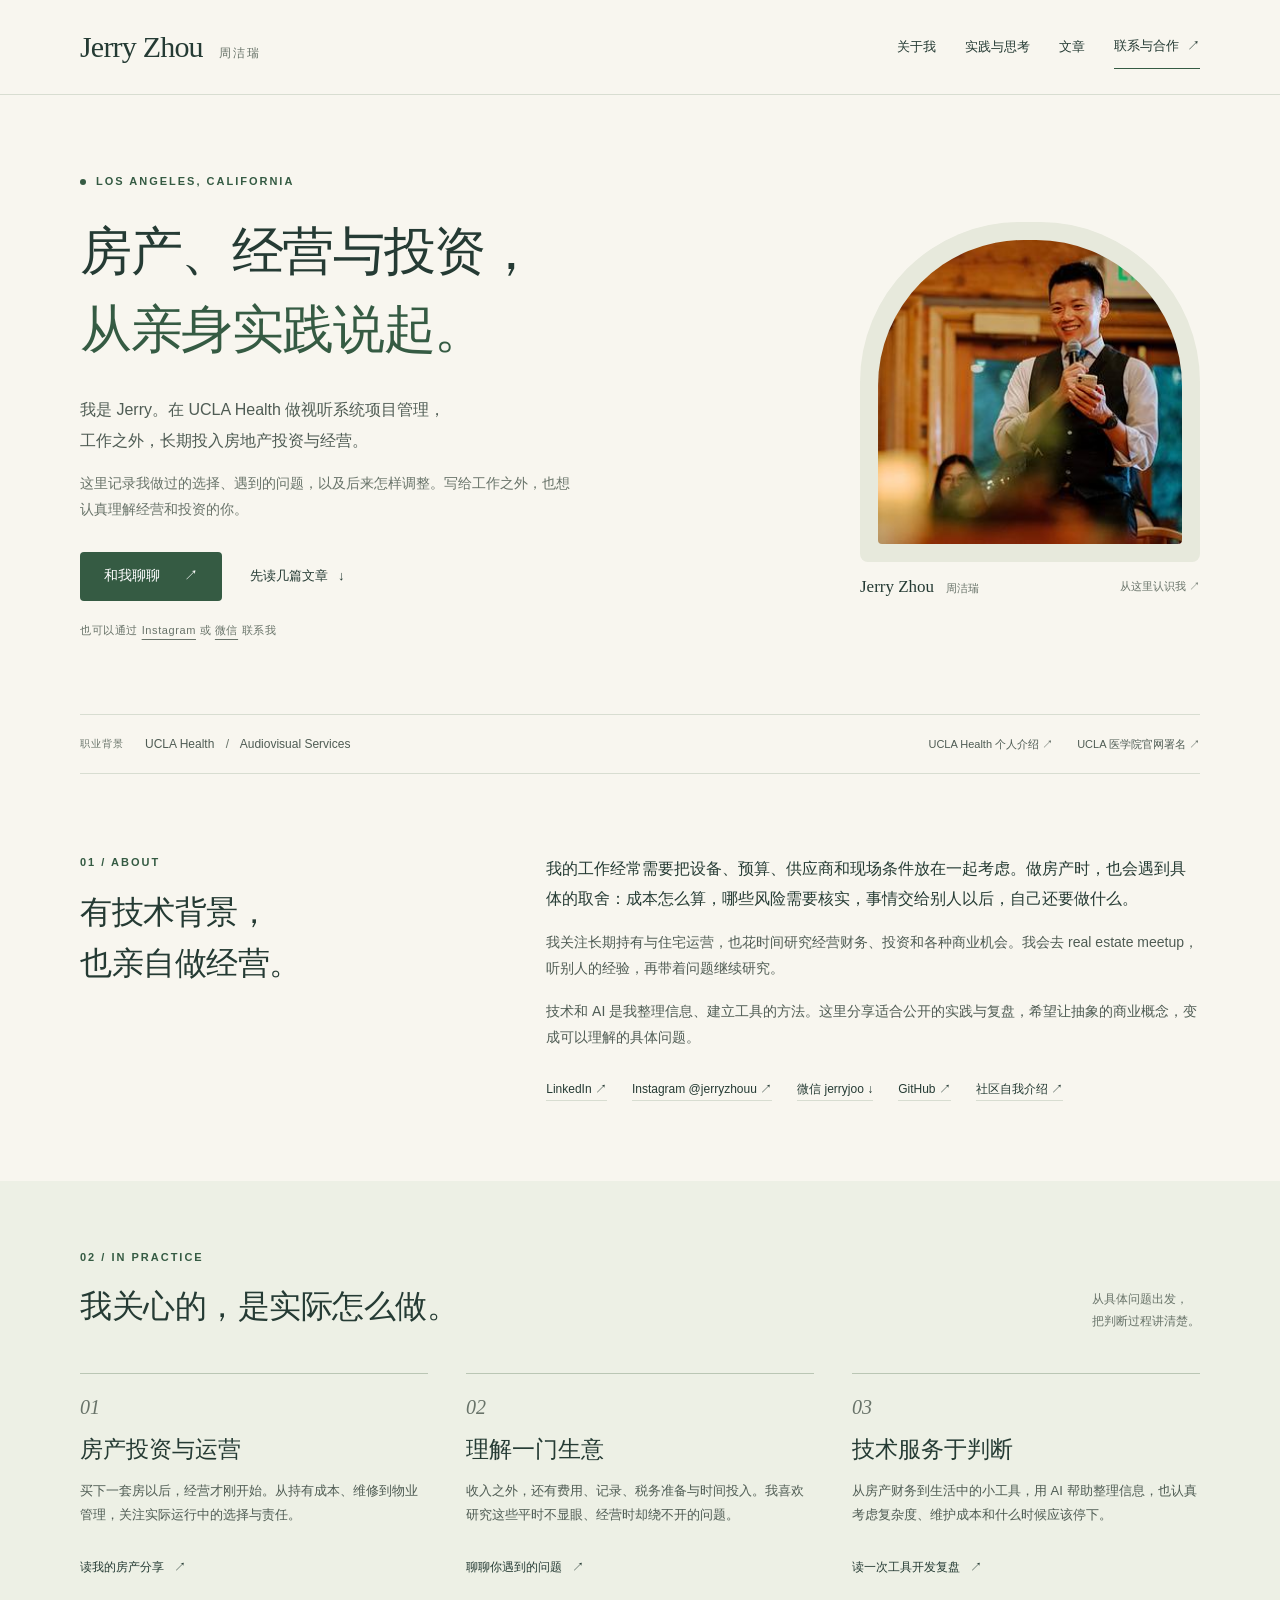
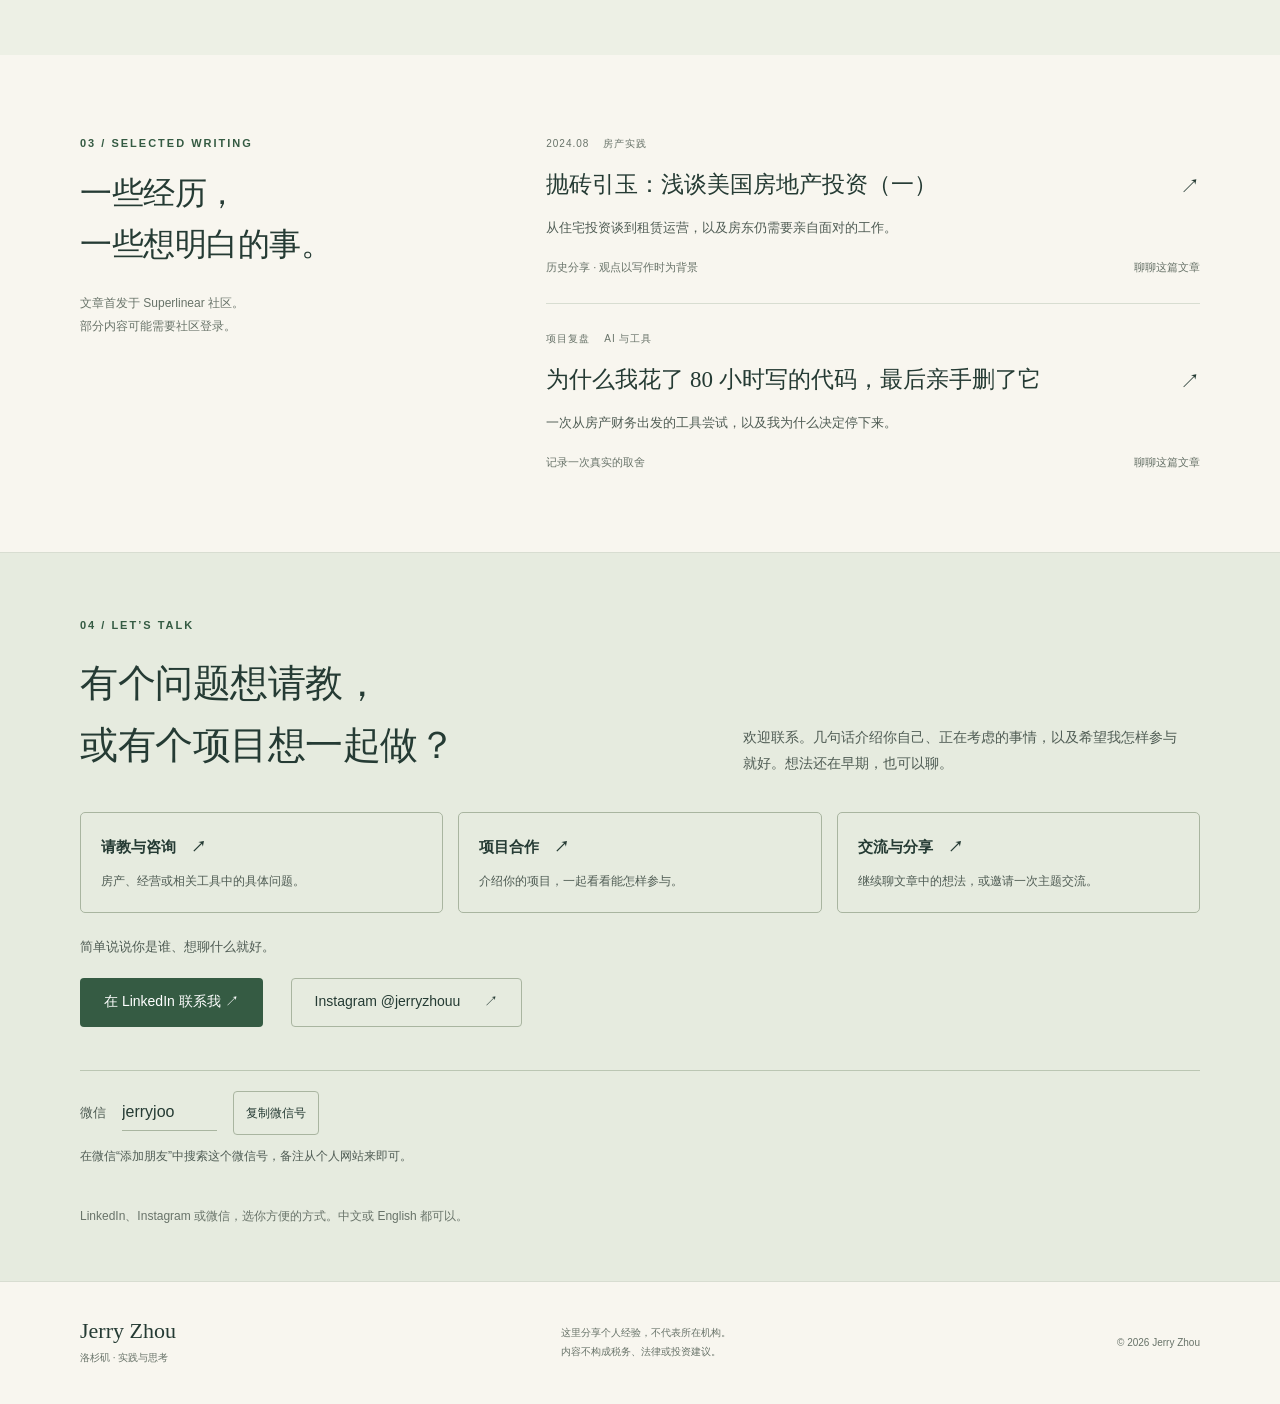
==== commit ab29445b: "Add official UCLA profile and attribution sources" ====
--- a/index.html
+++ b/index.html
@@ -8,7 +8,7 @@
   <meta name="description" content="我是 Jerry Zhou 周洁瑞，住在洛杉矶，在 UCLA Health 从事视听系统项目管理。这里分享我的房产经营、投资研究与技术实践，也欢迎请教交流与项目合作。">
   <link rel="canonical" href="https://jerryzhou.ai/">
   <link rel="icon" type="image/svg+xml" href="assets/favicon.svg">
-  <link rel="stylesheet" href="styles.css?v=20260928-social">
+  <link rel="stylesheet" href="styles.css?v=20260928-ucla">
   <script src="site.js?v=20260928-social" defer></script>
   <meta property="og:type" content="website">
   <meta property="og:url" content="https://jerryzhou.ai/">
@@ -19,7 +19,7 @@
   <meta property="og:locale" content="zh_CN">
   <meta name="twitter:card" content="summary">
   <script type="application/ld+json">
-  {"@context":"https://schema.org","@type":"Person","name":"Jerry Zhou","alternateName":"周洁瑞","url":"https://jerryzhou.ai/","image":"https://jerryzhou.ai/assets/jerry-zhou.jpeg","jobTitle":"Program Manager, Audiovisual Services","homeLocation":{"@type":"City","name":"Los Angeles"},"sameAs":["https://www.linkedin.com/in/jerry-zhou-43b51242/","https://github.com/jerrychou2007","https://www.instagram.com/jerryzhouu/","https://www.superlinear.academy/u/5a9569a6"]}
+  {"@context":"https://schema.org","@type":"Person","name":"Jerry Zhou","alternateName":"周洁瑞","url":"https://jerryzhou.ai/","image":"https://jerryzhou.ai/assets/jerry-zhou.jpeg","homeLocation":{"@type":"City","name":"Los Angeles"},"sameAs":["https://it.uclahealth.org/people/jerry-zhou","https://www.linkedin.com/in/jerry-zhou-43b51242/","https://github.com/jerrychou2007","https://www.instagram.com/jerryzhouu/","https://www.superlinear.academy/u/5a9569a6"]}
   </script>
 </head>
 <body data-contact-email="">
@@ -56,7 +56,10 @@
 
     <div class="container background-strip">
       <p><span class="small-label">职业背景</span><span>UCLA Health <span class="divider">/</span> Audiovisual Services</span></p>
-      <a href="https://medschool.ucla.edu/faculty-staff" target="_blank" rel="noopener noreferrer">UCLA 官方页面中的署名 <span aria-hidden="true">↗</span></a>
+      <div class="background-links" aria-label="职业背景的官方来源">
+        <a href="https://it.uclahealth.org/people/jerry-zhou" target="_blank" rel="noopener noreferrer">UCLA Health 个人介绍 <span aria-hidden="true">↗</span></a>
+        <a href="https://medschool.ucla.edu/faculty-staff" target="_blank" rel="noopener noreferrer">UCLA 医学院官网署名 <span aria-hidden="true">↗</span></a>
+      </div>
     </div>
 
     <section class="container section about-section" id="about" aria-labelledby="about-title">
--- a/styles.css
+++ b/styles.css
@@ -9,6 +9,7 @@
 .contact-band{background:#e6ebdf;border-top:1px solid var(--line);border-bottom:1px solid var(--line)}.contact-inner{padding-block:64px 54px}.contact-heading{display:grid;grid-template-columns:1.3fr 1fr;column-gap:70px;align-items:end}.contact-heading .eyebrow{grid-column:1/-1;margin-bottom:17px}.contact-heading h2{font:500 clamp(27px,3.2vw,38px)/1.65 var(--serif);letter-spacing:-.5px}.contact-heading>p:last-child{font-size:14px;color:var(--body);max-width:440px}.contact-options{display:grid;grid-template-columns:repeat(3,minmax(0,1fr));gap:15px;margin-top:35px}.contact-option{border:1px solid #a9b5a0;border-radius:5px;padding:20px;text-align:left;background:transparent;color:var(--ink);display:flex;flex-direction:column;gap:9px;transition:background-color .18s}.contact-option:hover{background:#f4f5ed}.contact-option[aria-pressed=true]{background:var(--paper);border-color:var(--green);box-shadow:inset 0 0 0 1px var(--green)}.option-title{font-size:15px;font-weight:600;display:flex;justify-content:space-between;gap:15px}.contact-option>span:last-child{font-size:12px;color:var(--body)}.contact-prompt{font-size:13px;color:var(--body);margin-top:22px;min-height:26px}.contact-actions{display:flex;align-items:center;flex-wrap:wrap;gap:28px;margin-top:17px}.email-copy{display:flex;align-items:center;gap:16px;flex-wrap:wrap}.email-copy input{font-size:15px;border:0;border-bottom:1px solid #a9b5a0;color:var(--ink);background:transparent;padding:7px 0;width:189px;min-width:0;max-width:100%;border-radius:0}.email-copy button{font-size:11px;background:transparent;border:1px solid #a9b5a0;border-radius:4px;padding:8px 13px;min-height:40px;color:var(--ink)}.email-copy button:hover{background:var(--paper)}.copy-status{font-size:12px;color:var(--body);min-height:23px;margin-top:7px}.other-contact{font-size:12px;color:var(--muted);margin-top:8px}.other-contact a{color:var(--green)}
 .site-footer{padding-block:36px;display:flex;justify-content:space-between;gap:30px;align-items:center;color:var(--muted);font-size:10px}.site-footer>div{display:flex;flex-direction:column;gap:5px}.footer-brand{font:22px Georgia,serif;text-decoration:none;color:var(--ink)}.copyright{white-space:nowrap}
 .button-secondary{border-color:#a9b5a0;background:transparent;color:var(--ink)}.button-secondary:hover{background:var(--paper);color:var(--green)}.hero-footnote a{display:inline-flex;align-items:center;min-height:32px}.wechat-contact{border-top:1px solid #bbc6b3;margin-top:13px;padding-top:20px;scroll-margin-top:120px}.wechat-row{display:flex;align-items:center;gap:16px;flex-wrap:wrap}.wechat-row label{font-size:13px;color:var(--body)}.wechat-row input{font:16px var(--sans);color:var(--ink);background:transparent;border:0;border-bottom:1px solid #a9b5a0;border-radius:0;padding:9px 0;width:95px;max-width:100%;min-width:0}.wechat-row button{font-size:12px;background:transparent;border:1px solid #a9b5a0;border-radius:4px;padding:8px 12px;min-height:44px;color:var(--ink)}.wechat-row button:hover{background:var(--paper)}.wechat-help{font-size:12px;color:var(--body);margin-top:10px}
+.background-links{display:flex;align-items:center;flex-wrap:wrap;gap:10px 24px}
 @media(min-width:1500px){.hero{padding-block:96px 82px}}
 @media(max-width:1000px){.container{width:calc(100% - 64px)}.hero{gap:38px;grid-template-columns:minmax(0,1.5fr) minmax(240px,1fr);padding-block:62px 50px}.hero h1{font-size:38px}.brand span{display:none}nav{gap:20px}.section{gap:40px}.contact-heading{gap:20px 40px}.practice-grid{gap:25px}.desktop-break{display:none}}
 @media(max-width:720px){html{scroll-padding-top:120px}.container{width:calc(100% - 40px)}.header-inner{padding-block:15px;min-height:auto;gap:8px;flex-wrap:wrap}.brand{font-size:26px}.brand span{display:inline;font-size:10px}nav{width:100%;justify-content:space-between;gap:10px}nav a{font-size:12px;min-height:34px}.hero{grid-template-columns:1fr;gap:36px;padding-block:38px 34px}.hero h1{font-size:clamp(29px,6.5vw,42px);letter-spacing:-1px;line-height:1.55;margin:17px 0 20px}.hero-intro{font-size:15px}.hero-detail{font-size:13px}.hero .actions{margin-top:23px;gap:24px}.portrait{width:250px;justify-self:center}.portrait-mat{padding:13px}.hero-footnote{font-size:11px}.background-strip{gap:9px;padding-block:16px}.background-strip p{gap:7px;font-size:11px;align-items:flex-start;flex-direction:column}.section{grid-template-columns:1fr;gap:26px;padding-block:48px}.section-heading h2,.section-topline h2{font-size:28px}.section-heading h2 br{display:none}.about-body .lead{font-size:15px}.section-topline{display:block}.section-topline>p{margin-top:15px}.section-topline>p br{display:none}.practice-band{padding-block:46px}.practice-grid{grid-template-columns:1fr;margin-top:28px;gap:27px}.practice-item{padding-top:18px}.practice-item h3{margin-top:8px;font-size:22px}.practice-item p{margin-bottom:12px;font-size:14px}.section-note{margin-top:13px}.article-row h3{font-size:22px}.article-row h3 a{gap:14px}.contact-inner{padding-block:45px 35px}.contact-heading{grid-template-columns:1fr;gap:15px}.contact-heading .eyebrow{margin:0}.contact-heading h2{font-size:28px}.contact-heading>p:last-child{font-size:13px}.contact-options{grid-template-columns:1fr;gap:12px;margin-top:25px}.contact-option{padding:16px}.contact-actions{gap:20px}.email-copy{gap:13px}.email-copy input{font-size:16px;width:202px}.email-copy button{padding-inline:11px;min-height:44px}.contact-prompt{font-size:12px}.site-footer{flex-wrap:wrap;gap:20px;padding-block:28px}.site-footer>p{width:100%;order:3}.copyright{margin-left:auto}.eyebrow{font-size:10px}}
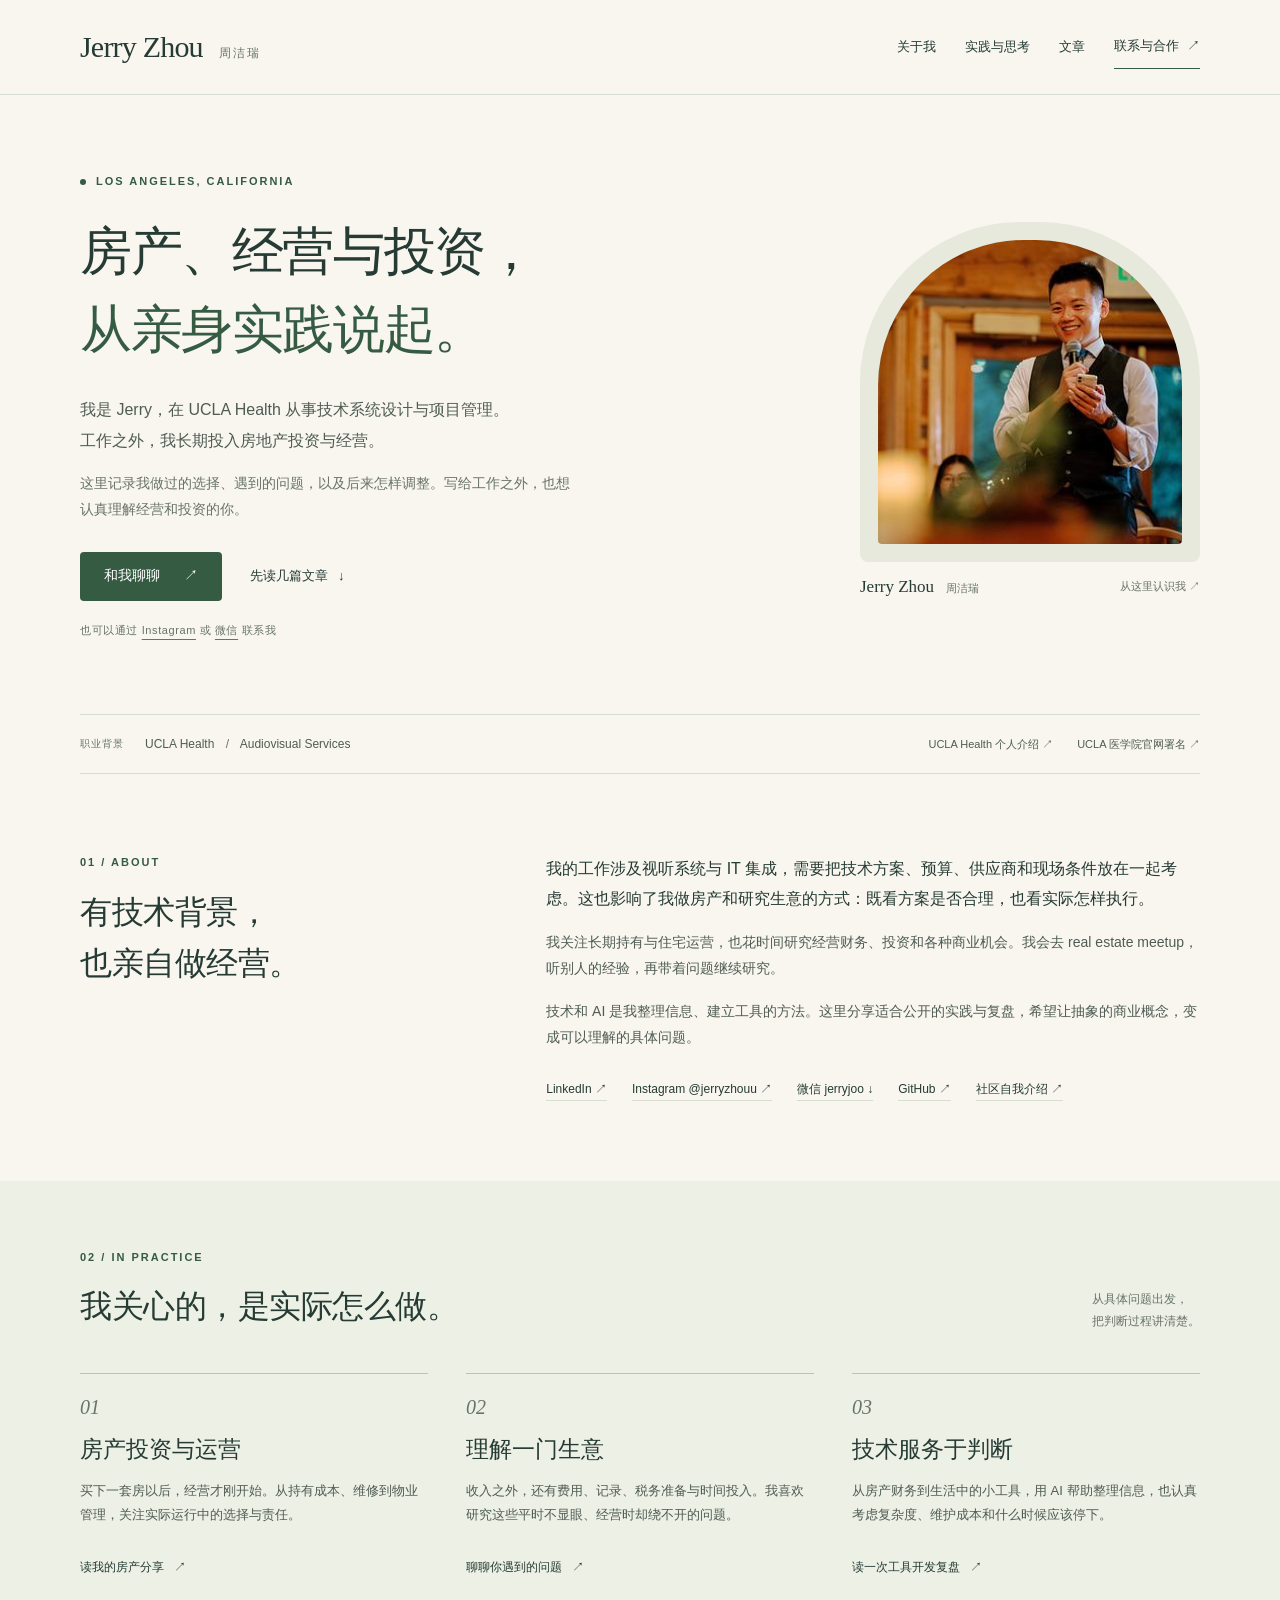
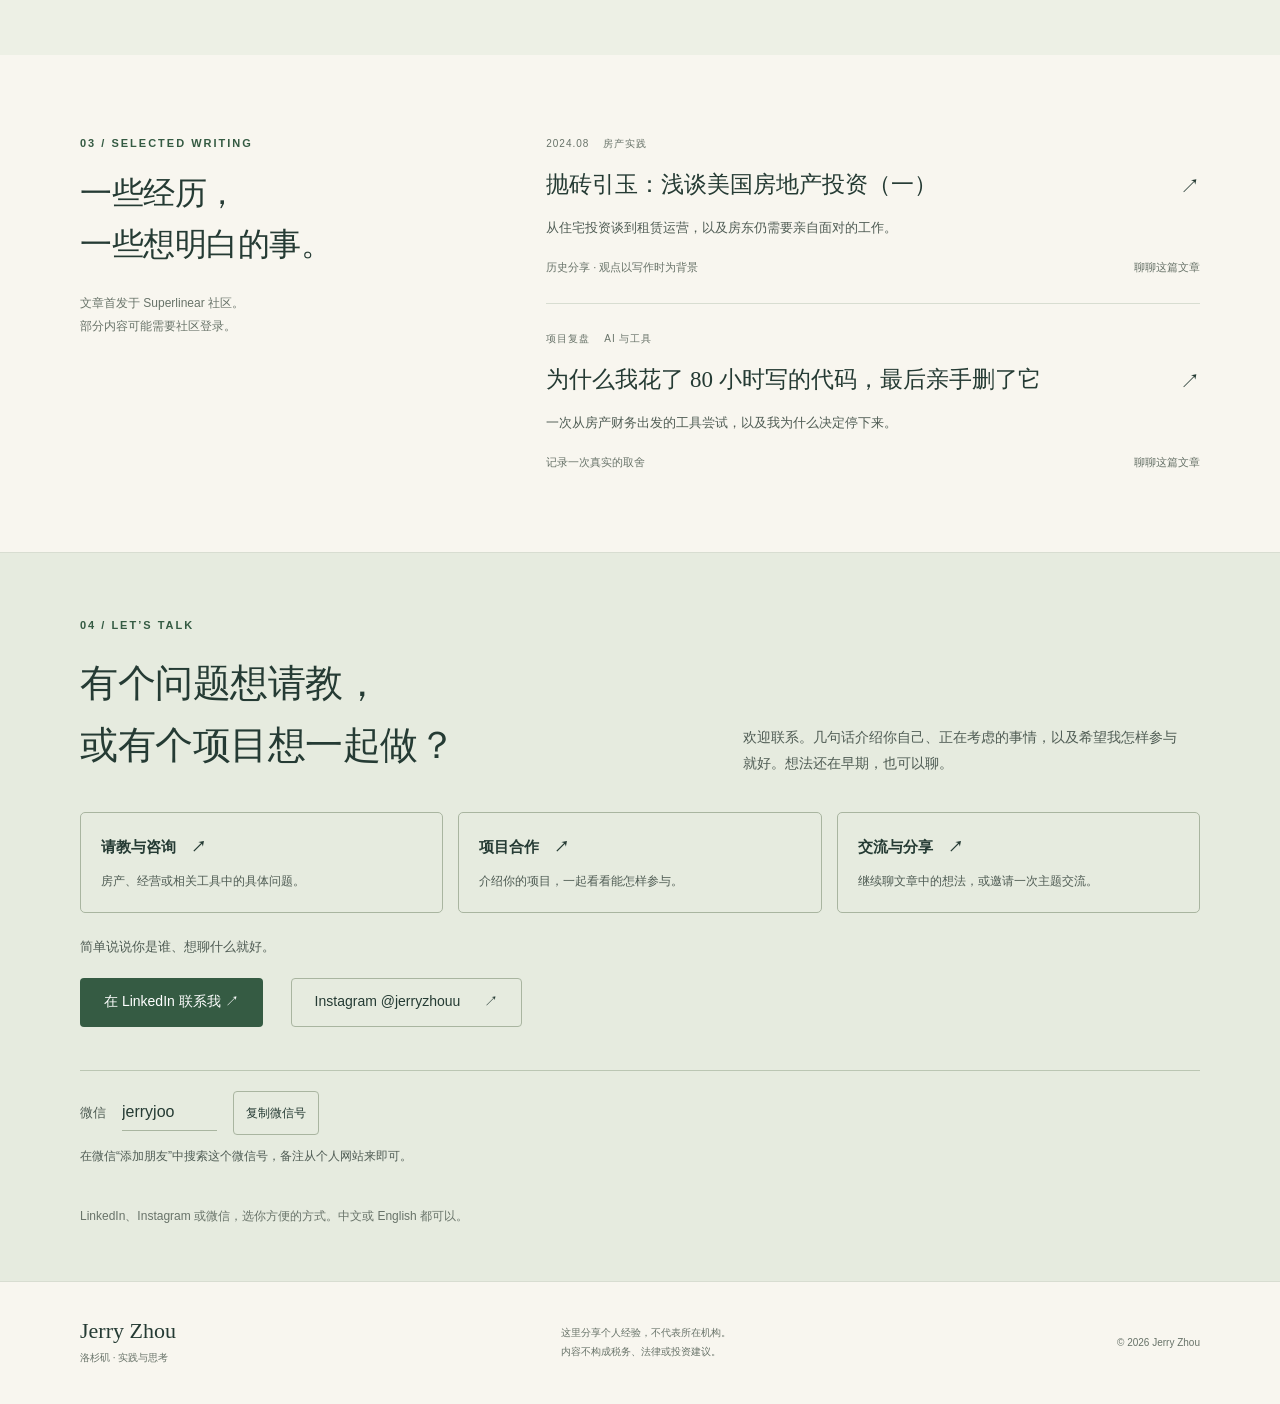
==== commit c6eb0a73: "Clarify systems design and project management introduction" ====
--- a/index.html
+++ b/index.html
@@ -5,7 +5,7 @@
   <meta name="viewport" content="width=device-width, initial-scale=1">
   <meta name="theme-color" content="#f8f6ef">
   <title>Jerry Zhou 周洁瑞 | 房产、经营与投资实践</title>
-  <meta name="description" content="我是 Jerry Zhou 周洁瑞，住在洛杉矶，在 UCLA Health 从事视听系统项目管理。这里分享我的房产经营、投资研究与技术实践，也欢迎请教交流与项目合作。">
+  <meta name="description" content="我是 Jerry Zhou 周洁瑞，住在洛杉矶，在 UCLA Health 从事技术系统设计与项目管理。这里分享我的房产经营、投资研究与技术实践，也欢迎请教交流与项目合作。">
   <link rel="canonical" href="https://jerryzhou.ai/">
   <link rel="icon" type="image/svg+xml" href="assets/favicon.svg">
   <link rel="stylesheet" href="styles.css?v=20260928-ucla">
@@ -40,7 +40,7 @@
       <div class="hero-copy">
         <p class="eyebrow"><span class="location-dot" aria-hidden="true"></span> LOS ANGELES, CALIFORNIA</p>
         <h1 id="hero-title">房产、经营与投资，<br><em>从亲身实践说起。</em></h1>
-        <p class="hero-intro">我是 Jerry。在 UCLA Health 做视听系统项目管理，<br class="desktop-break">工作之外，长期投入房地产投资与经营。</p>
+        <p class="hero-intro">我是 Jerry，在 UCLA Health 从事技术系统设计与项目管理。<br class="desktop-break">工作之外，我长期投入房地产投资与经营。</p>
         <p class="hero-detail">这里记录我做过的选择、遇到的问题，以及后来怎样调整。写给工作之外，也想认真理解经营和投资的你。</p>
         <div class="actions">
           <a class="button button-primary" href="https://www.linkedin.com/in/jerry-zhou-43b51242/" target="_blank" rel="noopener noreferrer" data-email="general">和我聊聊 <span aria-hidden="true">↗</span></a>
@@ -68,7 +68,7 @@
         <h2 id="about-title">有技术背景，<br>也亲自做经营。</h2>
       </div>
       <div class="about-body">
-        <p class="lead">我的工作经常需要把设备、预算、供应商和现场条件放在一起考虑。做房产时，也会遇到具体的取舍：成本怎么算，哪些风险需要核实，事情交给别人以后，自己还要做什么。</p>
+        <p class="lead">我的工作涉及视听系统与 IT 集成，需要把技术方案、预算、供应商和现场条件放在一起考虑。这也影响了我做房产和研究生意的方式：既看方案是否合理，也看实际怎样执行。</p>
         <p>我关注长期持有与住宅运营，也花时间研究经营财务、投资和各种商业机会。我会去 real estate meetup，听别人的经验，再带着问题继续研究。</p>
         <p>技术和 AI 是我整理信息、建立工具的方法。这里分享适合公开的实践与复盘，希望让抽象的商业概念，变成可以理解的具体问题。</p>
         <div class="profile-links" id="exp">
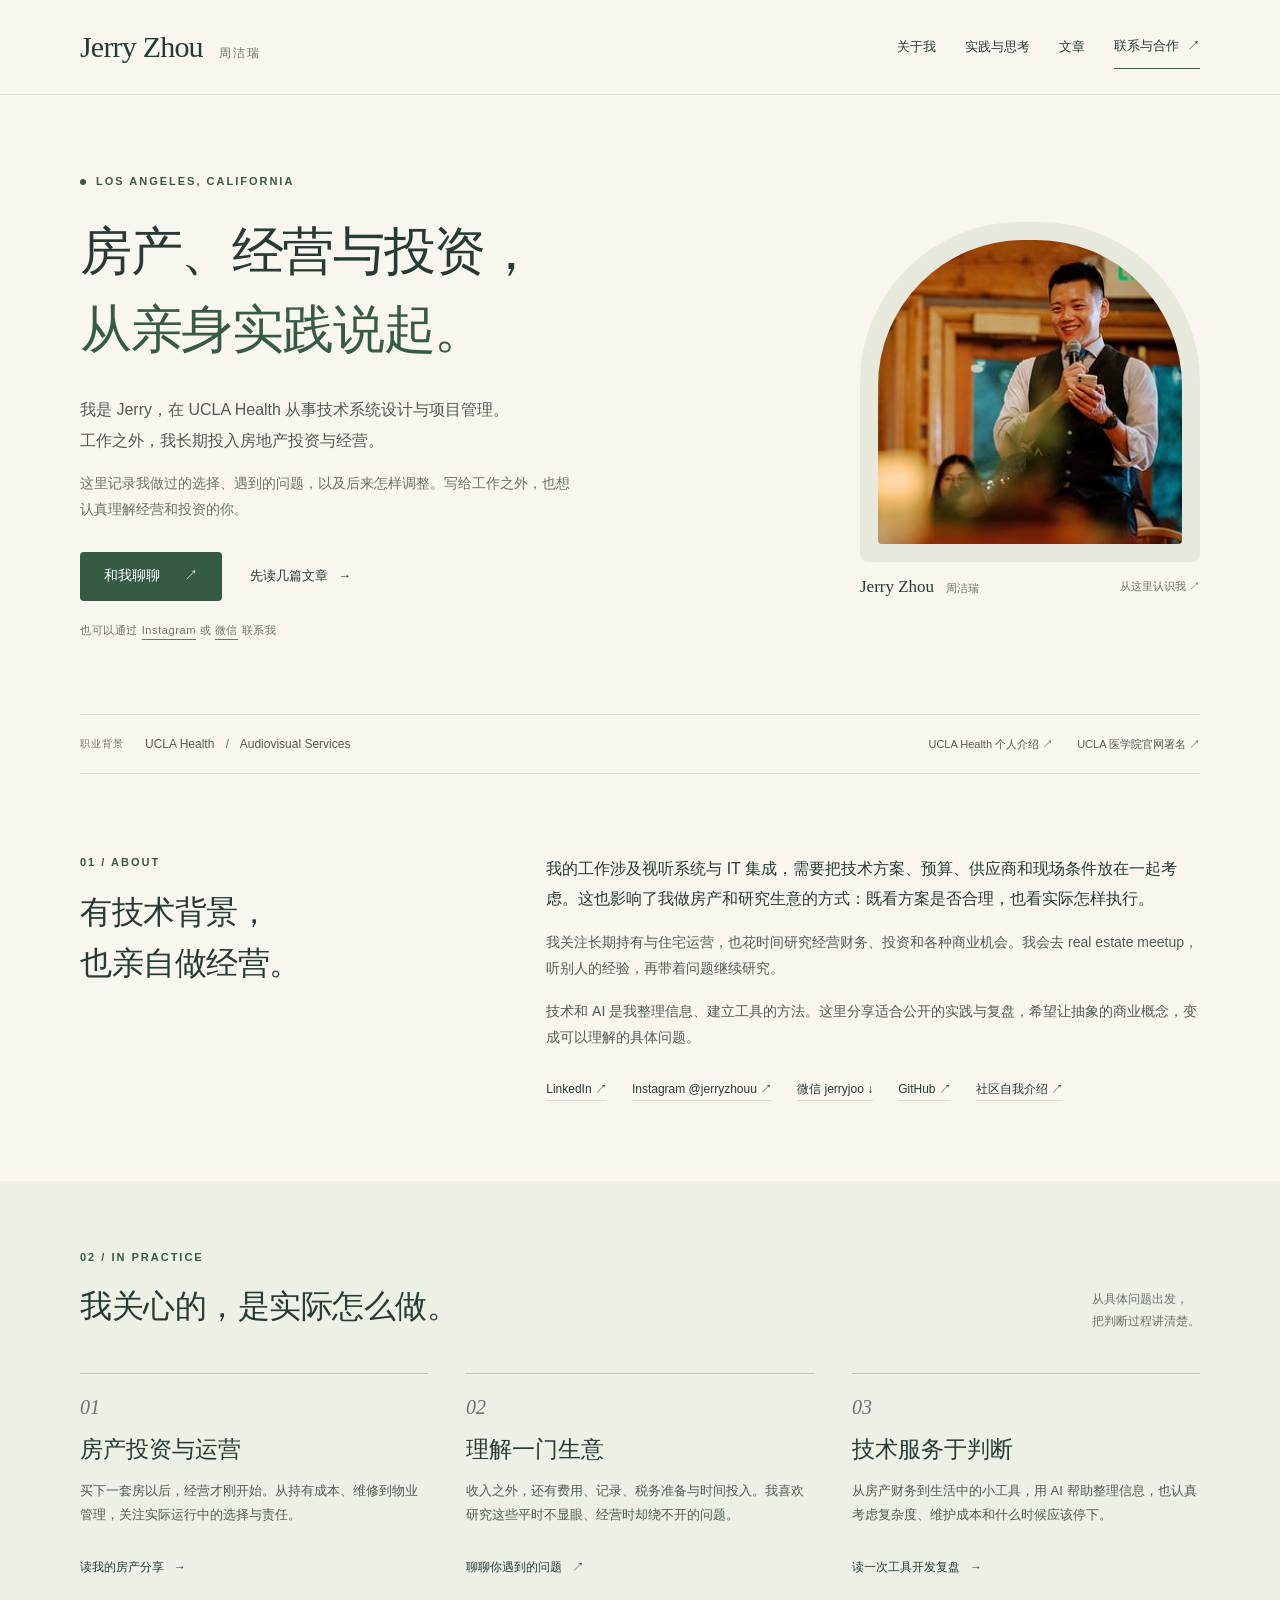
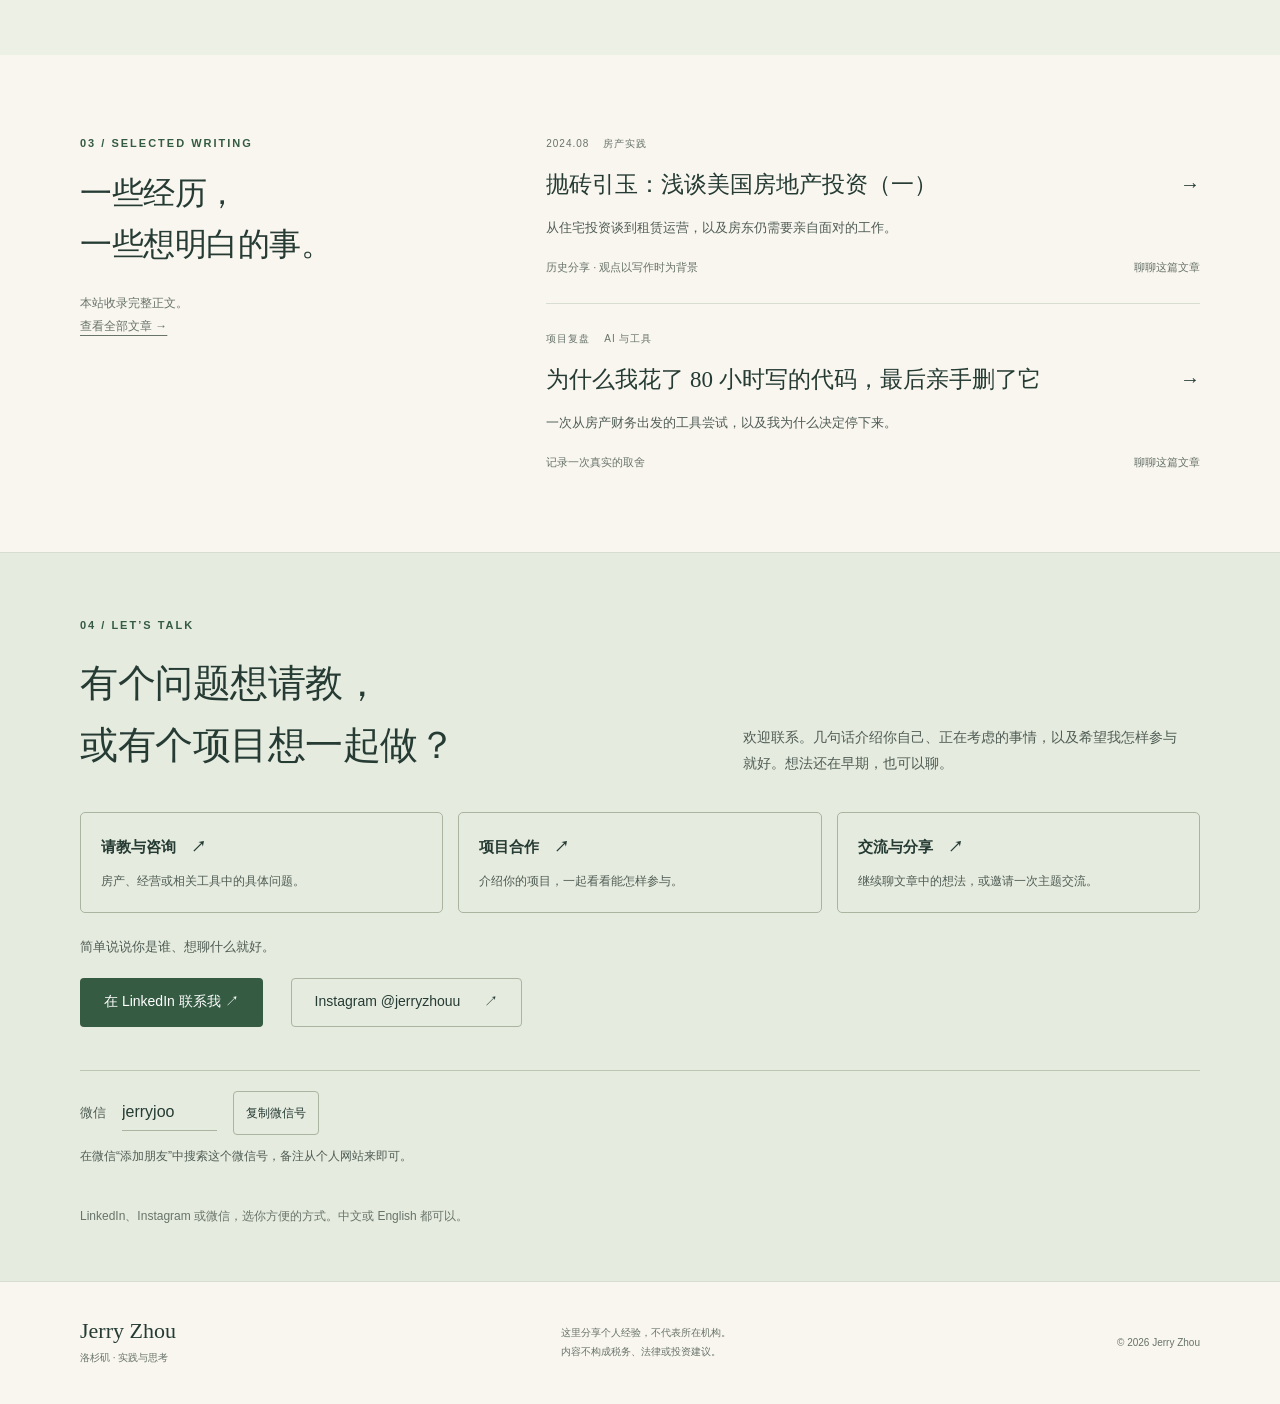
==== commit a08e9a4f: "Publish native blog with two attributed full-text articles" ====
--- a/index.html
+++ b/index.html
@@ -30,7 +30,7 @@
       <nav aria-label="主要导航">
         <a href="#about">关于我</a>
         <a href="#practice">实践与思考</a>
-        <a href="#writing">文章</a>
+        <a href="/blog/">文章</a>
         <a class="nav-contact" href="#contact">联系与合作 <span aria-hidden="true">↗</span></a>
       </nav>
     </div>
@@ -44,7 +44,7 @@
         <p class="hero-detail">这里记录我做过的选择、遇到的问题，以及后来怎样调整。写给工作之外，也想认真理解经营和投资的你。</p>
         <div class="actions">
           <a class="button button-primary" href="https://www.linkedin.com/in/jerry-zhou-43b51242/" target="_blank" rel="noopener noreferrer" data-email="general">和我聊聊 <span aria-hidden="true">↗</span></a>
-          <a class="text-link" href="#writing">先读几篇文章 <span aria-hidden="true">↓</span></a>
+          <a class="text-link" href="/blog/">先读几篇文章 <span aria-hidden="true">→</span></a>
         </div>
         <p class="hero-footnote">也可以通过 <a href="https://www.instagram.com/jerryzhouu/" target="_blank" rel="noopener noreferrer">Instagram</a> 或 <a href="#wechat-contact">微信</a> 联系我</p>
       </div>
@@ -86,25 +86,25 @@
         <span class="anchor-alias" id="projects"></span>
         <div class="section-topline"><div><p class="eyebrow">02 / IN PRACTICE</p><h2 id="practice-title">我关心的，是实际怎么做。</h2></div><p>从具体问题出发，<br>把判断过程讲清楚。</p></div>
         <div class="practice-grid">
-          <article class="practice-item"><span class="item-number">01</span><h3>房产投资与运营</h3><p>买下一套房以后，经营才刚开始。从持有成本、维修到物业管理，关注实际运行中的选择与责任。</p><a class="text-link" href="https://www.superlinear.academy/c/main/1-2-3" target="_blank" rel="noopener noreferrer">读我的房产分享 <span aria-hidden="true">↗</span></a></article>
+          <article class="practice-item"><span class="item-number">01</span><h3>房产投资与运营</h3><p>买下一套房以后，经营才刚开始。从持有成本、维修到物业管理，关注实际运行中的选择与责任。</p><a class="text-link" href="/blog/us-real-estate-investing/">读我的房产分享 <span aria-hidden="true">→</span></a></article>
           <article class="practice-item"><span class="item-number">02</span><h3>理解一门生意</h3><p>收入之外，还有费用、记录、税务准备与时间投入。我喜欢研究这些平时不显眼、经营时却绕不开的问题。</p><a class="text-link" href="#contact" data-contact-topic="consult">聊聊你遇到的问题 <span aria-hidden="true">↗</span></a></article>
-          <article class="practice-item" id="systems"><span class="item-number">03</span><h3>技术服务于判断</h3><p>从房产财务到生活中的小工具，用 AI 帮助整理信息，也认真考虑复杂度、维护成本和什么时候应该停下。</p><a class="text-link" href="https://www.superlinear.academy/c/main/80-4a1cce" target="_blank" rel="noopener noreferrer">读一次工具开发复盘 <span aria-hidden="true">↗</span></a></article>
+          <article class="practice-item" id="systems"><span class="item-number">03</span><h3>技术服务于判断</h3><p>从房产财务到生活中的小工具，用 AI 帮助整理信息，也认真考虑复杂度、维护成本和什么时候应该停下。</p><a class="text-link" href="/blog/why-i-stopped-after-80-hours/">读一次工具开发复盘 <span aria-hidden="true">→</span></a></article>
         </div>
       </div>
     </section>
 
     <section class="container section writing-section" id="writing" aria-labelledby="writing-title">
-      <div class="section-heading"><p class="eyebrow">03 / SELECTED WRITING</p><h2 id="writing-title">一些经历，<br>一些想明白的事。</h2><p class="section-note">文章首发于 Superlinear 社区。<br>部分内容可能需要社区登录。</p></div>
+      <div class="section-heading"><p class="eyebrow">03 / SELECTED WRITING</p><h2 id="writing-title">一些经历，<br>一些想明白的事。</h2><p class="section-note">本站收录完整正文。<br><a href="/blog/">查看全部文章 →</a></p></div>
       <div class="article-list">
         <article class="article-row">
           <div class="article-meta"><time datetime="2024-08-15">2024.08</time><span>房产实践</span></div>
-          <h3><a href="https://www.superlinear.academy/c/main/1-2-3" target="_blank" rel="noopener noreferrer">抛砖引玉：浅谈美国房地产投资（一）<span aria-hidden="true">↗</span></a></h3>
+          <h3><a href="/blog/us-real-estate-investing/">抛砖引玉：浅谈美国房地产投资（一）<span aria-hidden="true">→</span></a></h3>
           <p>从住宅投资谈到租赁运营，以及房东仍需要亲自面对的工作。</p>
           <div class="article-footer"><span>历史分享 · 观点以写作时为背景</span><a href="#contact" data-contact-topic="exchange" data-email="article-real-estate">聊聊这篇文章</a></div>
         </article>
         <article class="article-row">
           <div class="article-meta"><span>项目复盘</span><span>AI 与工具</span></div>
-          <h3><a href="https://www.superlinear.academy/c/main/80-4a1cce" target="_blank" rel="noopener noreferrer">为什么我花了 80 小时写的代码，最后亲手删了它<span aria-hidden="true">↗</span></a></h3>
+          <h3><a href="/blog/why-i-stopped-after-80-hours/">为什么我花了 80 小时写的代码，最后亲手删了它<span aria-hidden="true">→</span></a></h3>
           <p>一次从房产财务出发的工具尝试，以及我为什么决定停下来。</p>
           <div class="article-footer"><span>记录一次真实的取舍</span><a href="#contact" data-contact-topic="exchange" data-email="article-tools">聊聊这篇文章</a></div>
         </article>
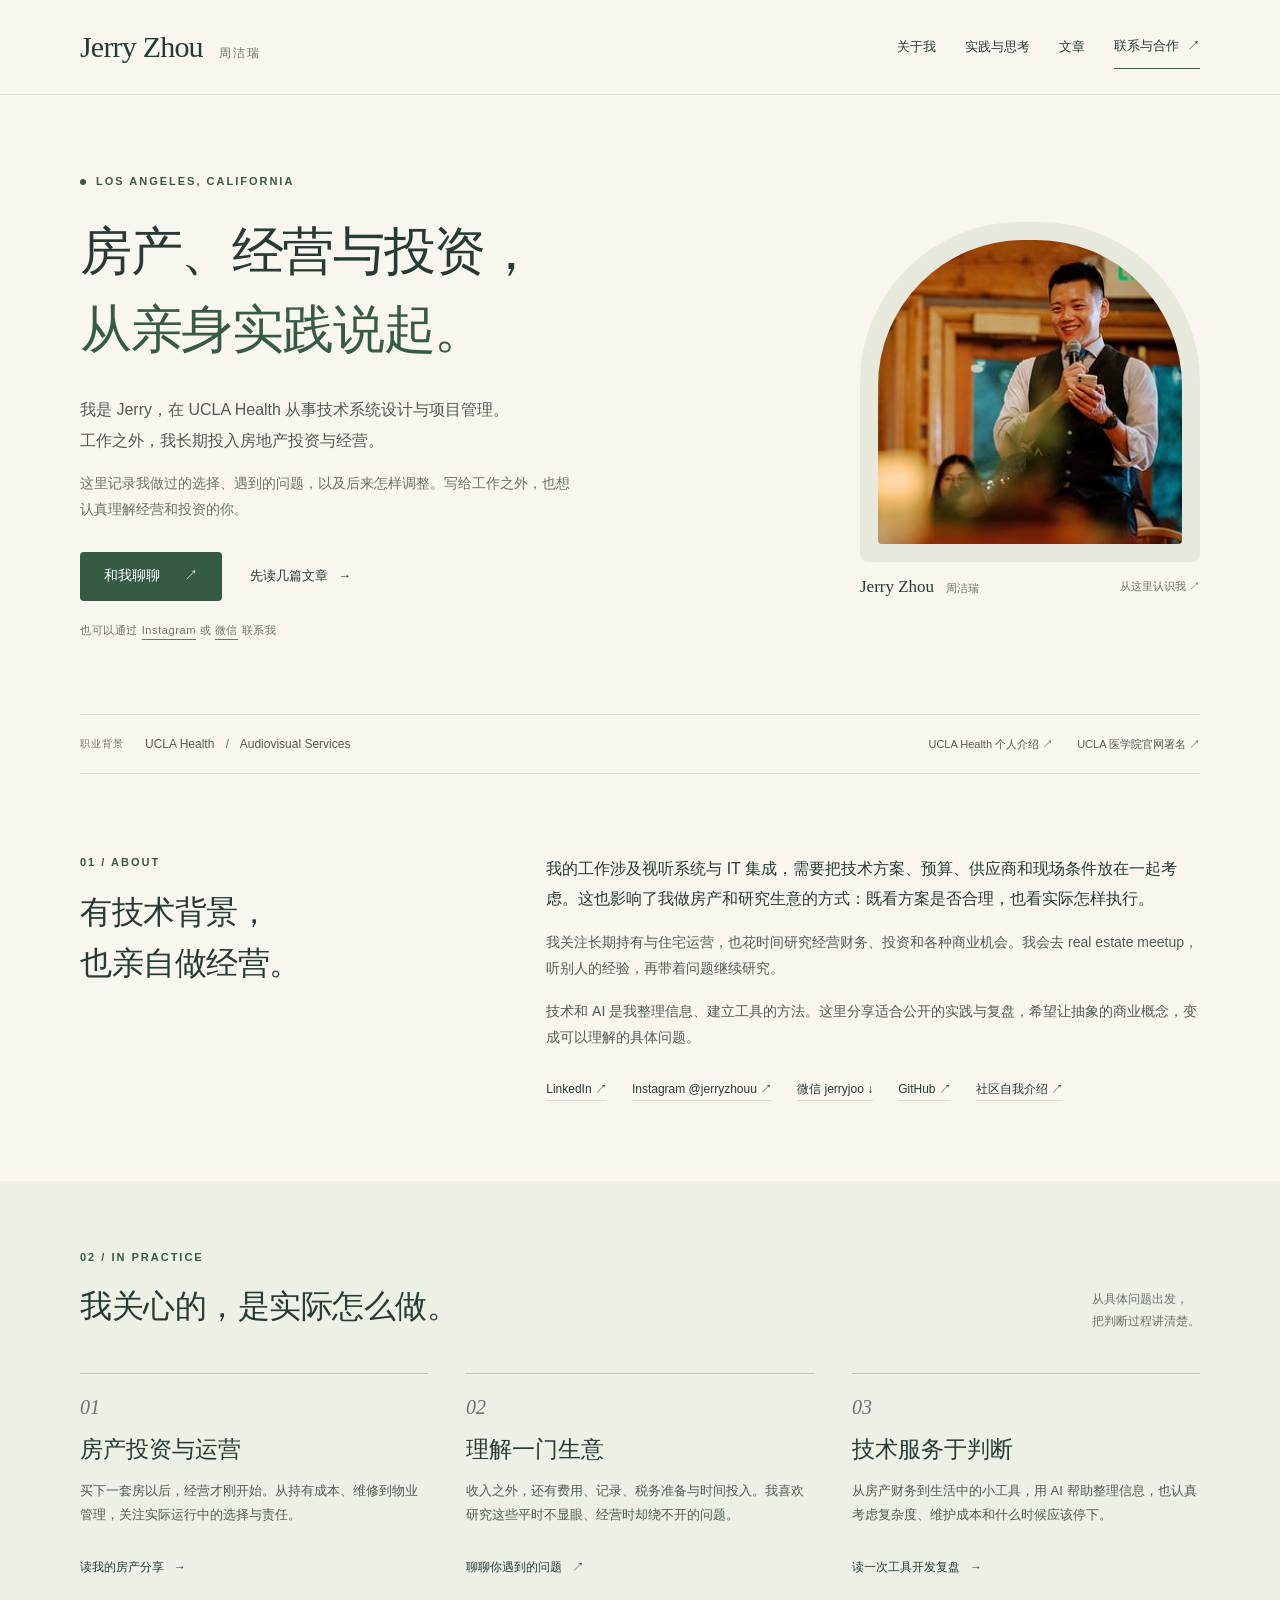
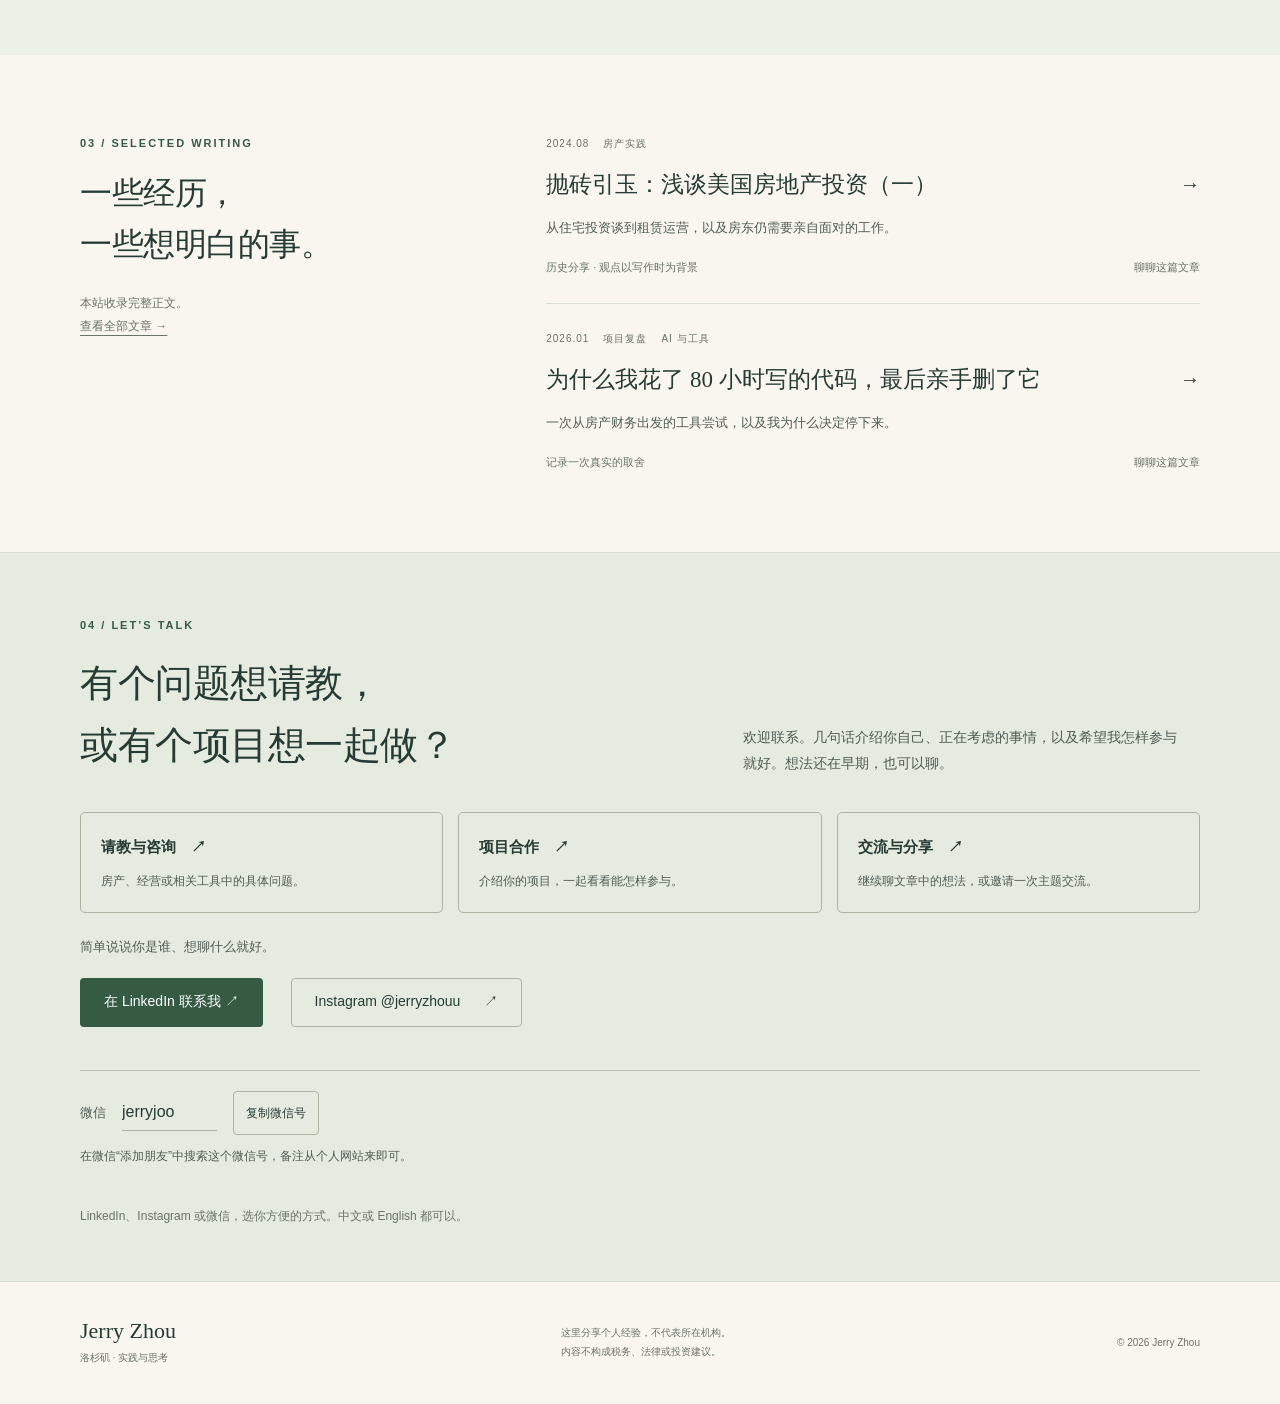
==== commit 01b59337: "Verify 80-hour article publication date against original" ====
--- a/index.html
+++ b/index.html
@@ -103,7 +103,7 @@
           <div class="article-footer"><span>历史分享 · 观点以写作时为背景</span><a href="#contact" data-contact-topic="exchange" data-email="article-real-estate">聊聊这篇文章</a></div>
         </article>
         <article class="article-row">
-          <div class="article-meta"><span>项目复盘</span><span>AI 与工具</span></div>
+          <div class="article-meta"><time datetime="2026-01-11">2026.01</time><span>项目复盘</span><span>AI 与工具</span></div>
           <h3><a href="/blog/why-i-stopped-after-80-hours/">为什么我花了 80 小时写的代码，最后亲手删了它<span aria-hidden="true">→</span></a></h3>
           <p>一次从房产财务出发的工具尝试，以及我为什么决定停下来。</p>
           <div class="article-footer"><span>记录一次真实的取舍</span><a href="#contact" data-contact-topic="exchange" data-email="article-tools">聊聊这篇文章</a></div>
